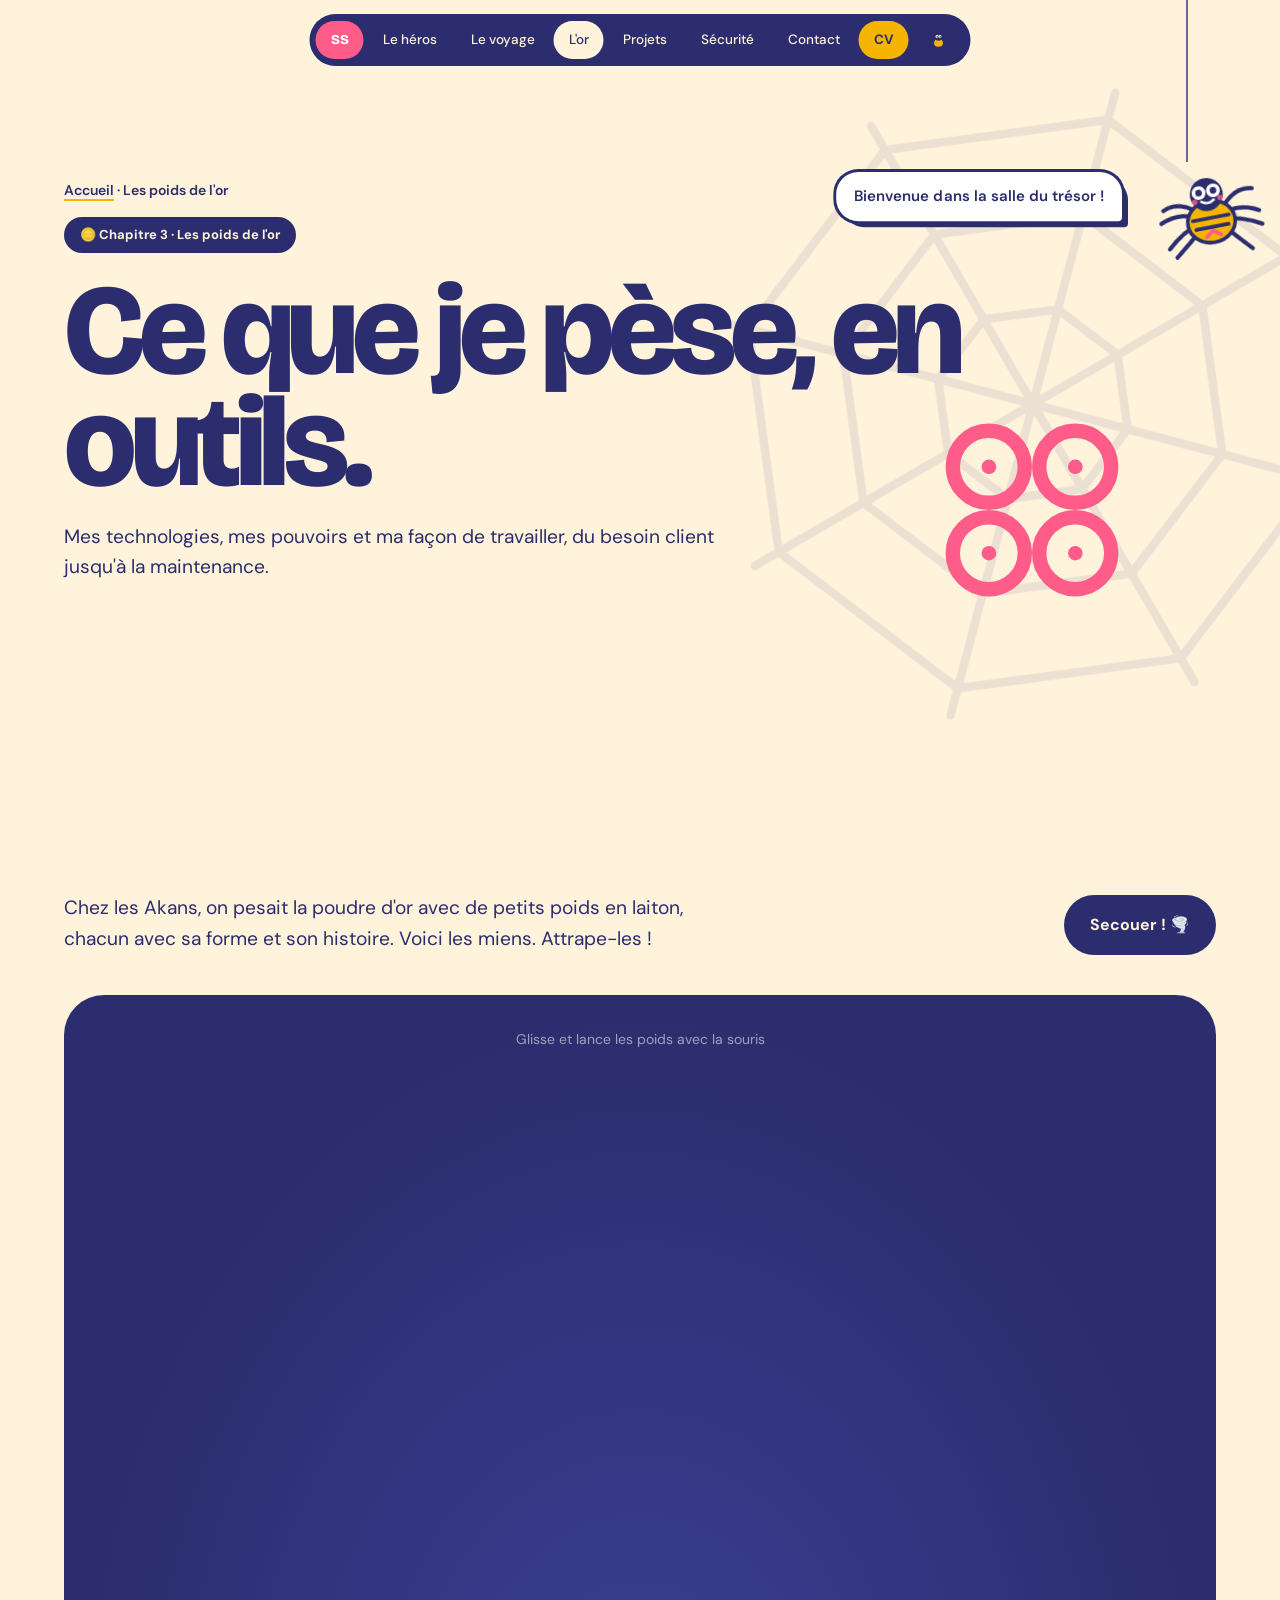
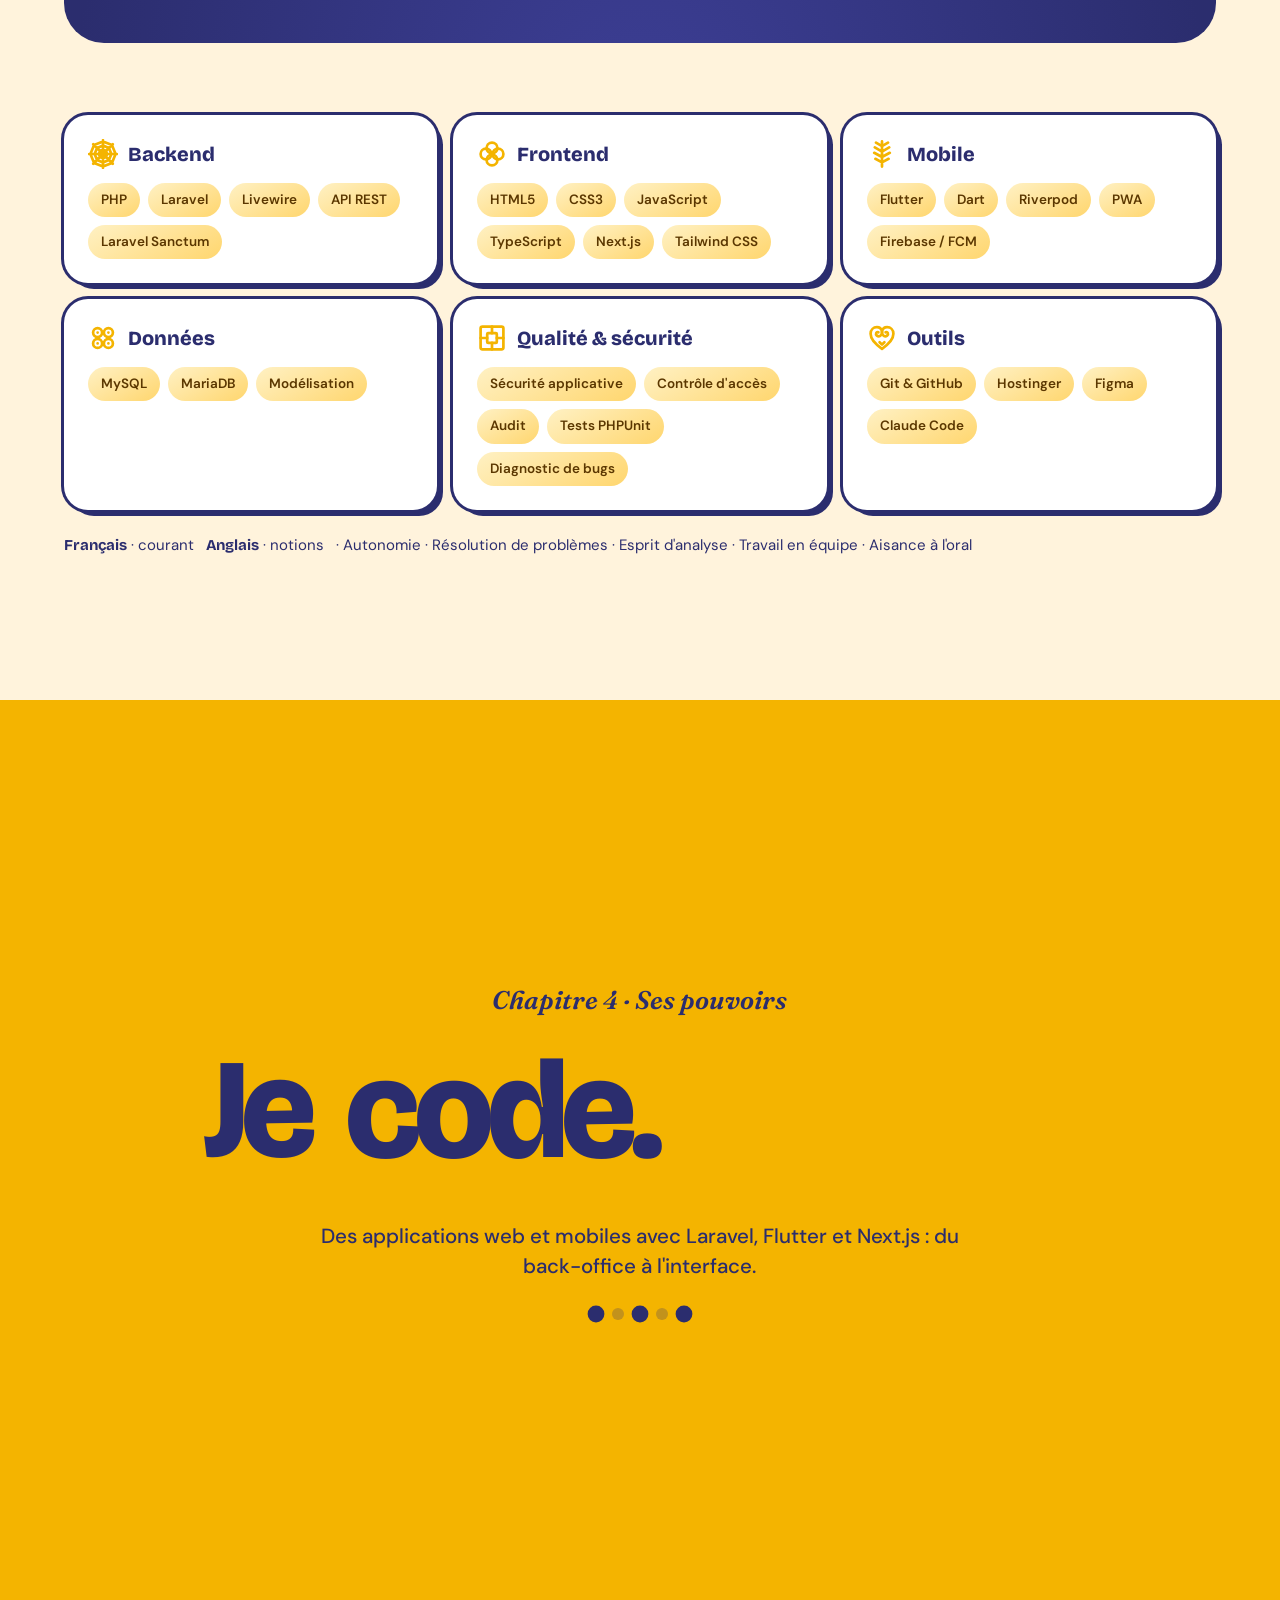
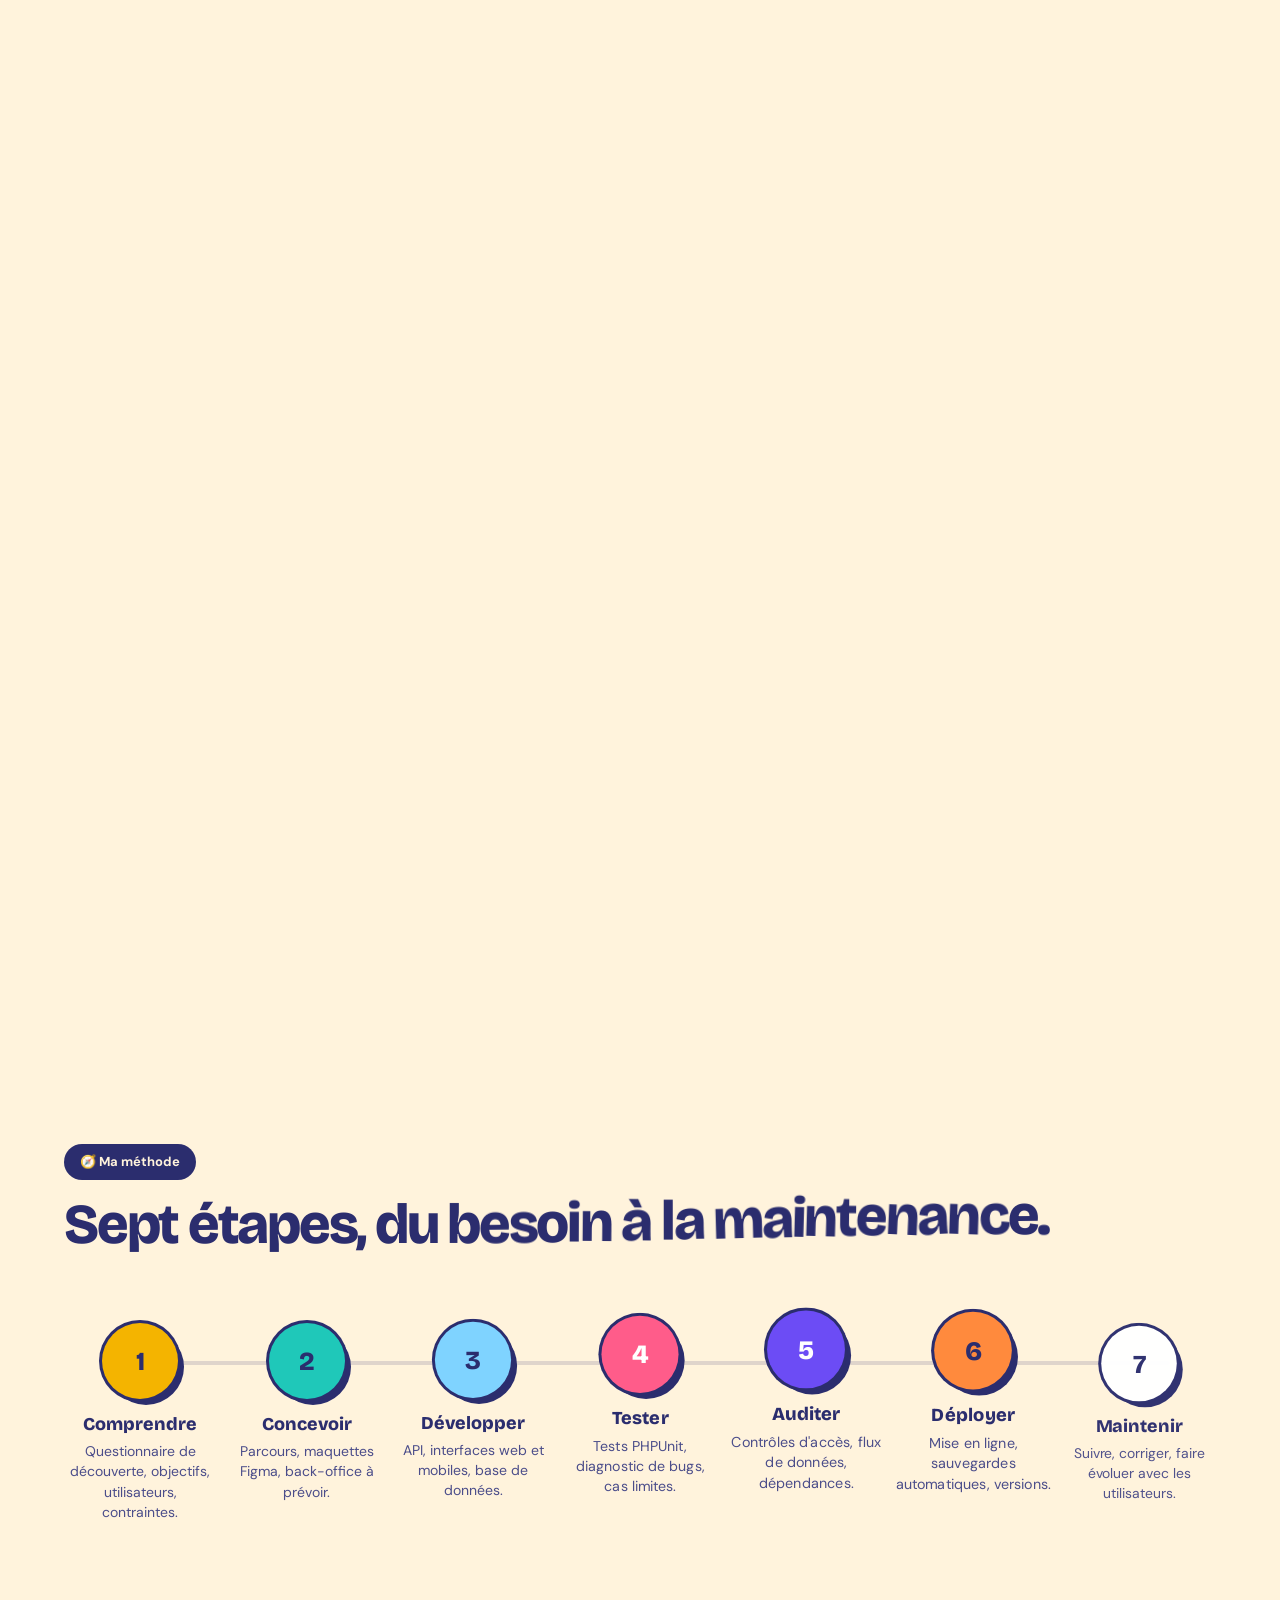
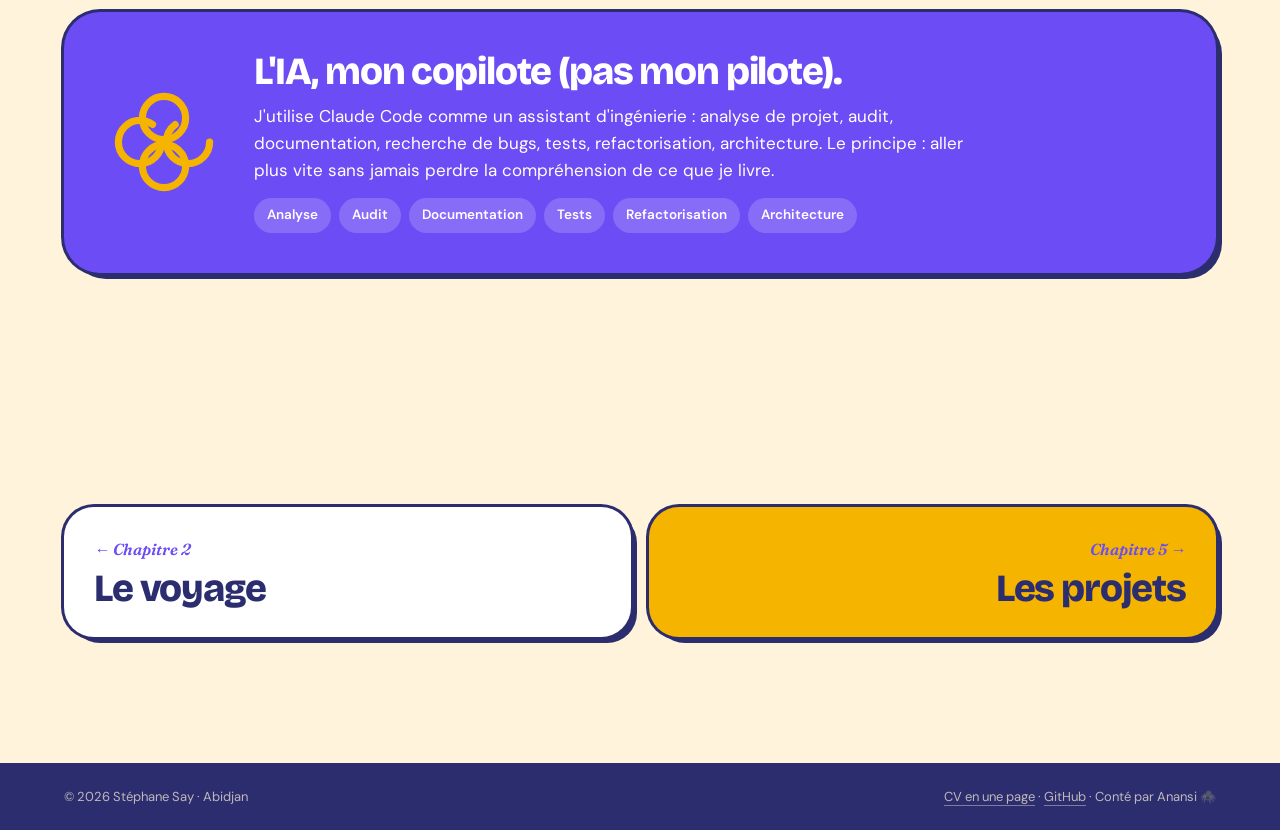
==== competences.html @ d908d25f "Portfolio motion design « Le conte d'Anansi » Site statique (HTML, CSS, JS, sans build) qui raconte " ====
<!doctype html>
<html lang="fr">
<head>
<meta charset="utf-8">
<meta name="viewport" content="width=device-width, initial-scale=1">
<title>Les poids de l'or — compétences de Stéphane Say</title>
<meta name="description" content="Compétences de Stéphane Say : Laravel, PHP, Livewire, Flutter, Dart, Next.js, TypeScript, MySQL, sécurité applicative, tests PHPUnit, Git, Figma, et sa méthode de travail.">
<meta name="author" content="Stéphane Say">
<meta name="theme-color" content="#2b2d6e">
<meta property="og:type" content="website">
<meta property="og:locale" content="fr_FR">
<meta property="og:title" content="Les poids de l'or — compétences de Stéphane Say">
<meta property="og:description" content="Compétences de Stéphane Say : Laravel, PHP, Livewire, Flutter, Dart, Next.js, TypeScript, MySQL, sécurité applicative, tests PHPUnit, Git, Figma, et sa méthode de travail.">
<meta property="og:image" content="assets/img/og.png">
<meta name="twitter:card" content="summary_large_image">
<link rel="icon" href="assets/img/favicon.svg" type="image/svg+xml">
<link rel="preconnect" href="https://fonts.googleapis.com">
<link rel="preconnect" href="https://fonts.gstatic.com" crossorigin>
<link href="https://fonts.googleapis.com/css2?family=Bricolage+Grotesque:opsz,wght@12..96,500..800&family=DM+Sans:wght@400;500;600;700&family=Fraunces:ital,opsz,wght@1,9..144,600&display=swap" rel="stylesheet">
<link rel="stylesheet" href="assets/css/main.css"><link rel="stylesheet" href="assets/css/main.css">
<noscript><style>.mascot,.pg-cursor,.curtain{display:none!important}.pill{position:relative;visibility:visible;display:inline-block;margin:6px}.pit{height:auto;display:flex;flex-wrap:wrap;padding:30px}.pcard{position:relative;visibility:visible;margin-bottom:20px}.pstage{min-height:0}</style></noscript>
</head>
<body>
<a class="skip" href="#contenu">Aller au contenu</a>
<svg width="0" height="0" style="position:absolute" aria-hidden="true"><filter id="goo"><feGaussianBlur in="SourceGraphic" stdDeviation="14" result="b"/><feColorMatrix in="b" mode="matrix" values="1 0 0 0 0  0 1 0 0 0  0 0 1 0 0  0 0 0 26 -10" result="g"/><feBlend in="SourceGraphic" in2="g"/></filter></svg>

<!-- Anansi, l'araignée : réutilisée dans l'intro, la mascotte, la frise et la toile -->
<template id="spiderTpl">
  <svg viewBox="0 0 120 120" aria-hidden="true">
    <g class="legs">
      <path d="M48 66 Q30 44 10 50"/><path d="M48 70 Q26 60 6 70"/><path d="M48 75 Q26 80 8 94"/><path d="M50 80 Q36 96 20 112"/>
      <path d="M72 66 Q90 44 110 50"/><path d="M72 70 Q94 60 114 70"/><path d="M72 75 Q94 80 112 94"/><path d="M70 80 Q84 96 100 112"/>
    </g>
    <ellipse cx="60" cy="76" rx="26" ry="23" fill="#f4b400" stroke="#2b2d6e" stroke-width="4"/>
    <path d="M40 72 H80 M42 82 H78" stroke="#2b2d6e" stroke-width="4" stroke-linecap="round"/>
    <path d="M52 92 l8 -6 l8 6" fill="none" stroke="#ff5c8a" stroke-width="4" stroke-linecap="round" stroke-linejoin="round"/>
    <circle cx="60" cy="46" r="18" fill="#2b2d6e"/>
    <circle cx="52" cy="43" r="7.5" fill="#fff"/><circle cx="68" cy="43" r="7.5" fill="#fff"/>
    <circle class="pupil" cx="52" cy="43" r="3.6" fill="#2b2d6e"/><circle class="pupil" cx="68" cy="43" r="3.6" fill="#2b2d6e"/>
    <path d="M53 53 Q60 58 67 53" fill="none" stroke="#fff" stroke-width="2.6" stroke-linecap="round"/>
    <circle cx="46" cy="52" r="3" fill="#ff5c8a" opacity=".8"/><circle cx="74" cy="52" r="3" fill="#ff5c8a" opacity=".8"/>
  </svg>
</template>

<div class="mascot" id="mascot" aria-hidden="true">
  <div class="thread"></div>
  <div class="body" id="mbody" title="Anansi"></div>
  <div class="say" id="say">Psst ! Moi c'est Anansi.</div>
</div>
<div class="toast" id="toast" role="status">Adresse copiée ✨</div>

<nav class="nav" aria-label="Navigation principale">
  <a class="logo" href="index.html" aria-label="Accueil">SS</a>
  <a href="heros.html">Le héros</a><a href="voyage.html">Le voyage</a><a href="competences.html">L'or</a><a href="projets.html">Projets</a><a href="securite.html">Sécurité</a><a href="contact.html">Contact</a><a class="cv-link" href="cv.html">CV</a>
  <button class="toggle-anansi" id="toggleAnansi" aria-pressed="true" title="Afficher ou masquer Anansi"><img src="assets/img/favicon.svg" alt="" width="22" height="22"><span class="sr-only">Anansi</span></button>
  <button class="burger" id="burger" aria-expanded="false" aria-controls="menu">Menu</button>
</nav>
<div class="menu" id="menu" aria-hidden="true">
  <a href="index.html"><small>Il était une fois</small>Accueil</a>
  <a href="heros.html"><small>Chapitre 1</small>Le héros</a>
  <a href="voyage.html"><small>Chapitre 2</small>Le voyage</a>
  <a href="competences.html"><small>Chapitre 3</small>Les poids de l'or</a>
  <a href="projets.html"><small>Chapitre 5</small>Les projets</a>
  <a href="securite.html"><small>Chapitre 6</small>Le bouclier</a>
  <a href="contact.html"><small>Fin</small>Contact</a>
  <a href="cv.html"><small>En une page</small>Mon CV</a>
  <button class="menu-anansi" id="menuAnansi">🕷️ Masquer Anansi</button>
</div>

<main id="contenu">
<section class="page-head" id="top" data-say="Bienvenue dans la salle du trésor !">
  <div class="page-web" aria-hidden="true"></div>
  <div class="page-glyph" data-adk="matemasie" aria-hidden="true"></div>
  <p class="crumbs"><a href="index.html">Accueil</a> · Les poids de l'or</p>
  <span class="chap">🪙 Chapitre 3 · Les poids de l'or</span>
  <h1 class="split">Ce que je pèse, en outils.</h1>
  <p class="lead">Mes technologies, mes pouvoirs et ma façon de travailler, du besoin client jusqu'à la maintenance.</p>
</section>

<section id="or" data-say="Ses poids en or ! Attrape-les, lance-les, secoue tout.">
  <div class="pit-head">
    <div>
      <p class="lead">Chez les Akans, on pesait la poudre d'or avec de petits poids en laiton, chacun avec sa forme et son histoire. Voici les miens. Attrape-les !</p>
    </div>
    <button class="btn" id="shake"><span>Secouer ! 🌪️</span></button>
  </div>
  <div class="pit" id="pit" aria-label="Zone de jeu : mes outils en poids d'or"><p class="hint">Glisse et lance les poids avec la souris</p></div>

  <div class="skills">
    <article class="skill"><h3><i data-adk="ananse"></i>Backend</h3><div class="tags"><span>PHP</span><span>Laravel</span><span>Livewire</span><span>API REST</span><span>Laravel Sanctum</span></div></article>
    <article class="skill"><h3><i data-adk="nyansapo"></i>Frontend</h3><div class="tags"><span>HTML5</span><span>CSS3</span><span>JavaScript</span><span>TypeScript</span><span>Next.js</span><span>Tailwind CSS</span></div></article>
    <article class="skill"><h3><i data-adk="aya"></i>Mobile</h3><div class="tags"><span>Flutter</span><span>Dart</span><span>Riverpod</span><span>PWA</span><span>Firebase / FCM</span></div></article>
    <article class="skill"><h3><i data-adk="matemasie"></i>Données</h3><div class="tags"><span>MySQL</span><span>MariaDB</span><span>Modélisation</span></div></article>
    <article class="skill"><h3><i data-adk="eban"></i>Qualité &amp; sécurité</h3><div class="tags"><span>Sécurité applicative</span><span>Contrôle d'accès</span><span>Audit</span><span>Tests PHPUnit</span><span>Diagnostic de bugs</span></div></article>
    <article class="skill"><h3><i data-adk="sankofa"></i>Outils</h3><div class="tags"><span>Git &amp; GitHub</span><span>Hostinger</span><span>Figma</span><span>Claude Code</span></div></article>
  </div>
  <div class="langs"><span><b>Français</b> · courant</span><span><b>Anglais</b> · notions</span><span>· Autonomie · Résolution de problèmes · Esprit d'analyse · Travail en équipe · Aisance à l'oral</span></div>
</section>

<section class="slot" id="pouvoirs" data-say="Ses pouvoirs… je suis un peu jaloux.">
  <div class="slot-in">
    <p class="tale" style="font-size:clamp(20px,2vw,28px);margin-bottom:18px">Chapitre 4 · Ses pouvoirs</p>
    <div class="slot-line" aria-hidden="true"><span>Je</span><div class="window"><div class="reel" id="reel"><span>code.</span><span>conçois.</span><span>sécurise.</span><span>entreprends.</span><span>raconte.</span></div></div></div>
    <p class="slot-desc" id="slotDesc" aria-hidden="true"></p>
    <div class="slot-dots" id="slotDots" aria-hidden="true"><i></i><i></i><i></i><i></i><i></i></div>
    <ul class="slot-list" id="slotList"></ul>
  </div>
</section>

<section id="methode" data-say="Sa méthode : d'abord comprendre, ensuite coder.">
  <span class="chap">🧭 Ma méthode</span>
  <h2 class="section-title split">Sept étapes, du besoin à la maintenance.</h2>
  <div class="steps">
    <div class="steps-line" aria-hidden="true"><i></i></div>
    <div class="step"><div class="n" style="background:var(--gold);color:var(--ink)">1</div><h3>Comprendre</h3><p>Questionnaire de découverte, objectifs, utilisateurs, contraintes.</p></div>
    <div class="step"><div class="n" style="background:var(--teal);color:var(--ink)">2</div><h3>Concevoir</h3><p>Parcours, maquettes Figma, back-office à prévoir.</p></div>
    <div class="step"><div class="n" style="background:var(--sky);color:var(--ink)">3</div><h3>Développer</h3><p>API, interfaces web et mobiles, base de données.</p></div>
    <div class="step"><div class="n" style="background:var(--pink);color:#fff">4</div><h3>Tester</h3><p>Tests PHPUnit, diagnostic de bugs, cas limites.</p></div>
    <div class="step"><div class="n" style="background:var(--violet);color:#fff">5</div><h3>Auditer</h3><p>Contrôles d'accès, flux de données, dépendances.</p></div>
    <div class="step"><div class="n" style="background:var(--orange);color:var(--ink)">6</div><h3>Déployer</h3><p>Mise en ligne, sauvegardes automatiques, versions.</p></div>
    <div class="step"><div class="n" style="background:#fff;color:var(--ink)">7</div><h3>Maintenir</h3><p>Suivre, corriger, faire évoluer avec les utilisateurs.</p></div>
  </div>
  <div class="ia-card">
    <div class="ico" data-adk="nyansapo" data-sw="6" aria-hidden="true"></div>
    <div><h3>L'IA, mon copilote (pas mon pilote).</h3>
      <p>J'utilise Claude Code comme un assistant d'ingénierie : analyse de projet, audit, documentation, recherche de bugs, tests, refactorisation, architecture. Le principe : aller plus vite sans jamais perdre la compréhension de ce que je livre.</p>
      <div class="tags"><span>Analyse</span><span>Audit</span><span>Documentation</span><span>Tests</span><span>Refactorisation</span><span>Architecture</span></div></div>
  </div>
</section>
<nav class="pager" aria-label="Chapitres"><a class="prev" href="voyage.html"><small>← Chapitre 2</small><b>Le voyage</b></a><a class="next" href="projets.html"><small>Chapitre 5 →</small><b>Les projets</b></a></nav>
</main>

<footer>
  <span>© 2026 Stéphane Say · Abidjan</span>
  <span><a href="cv.html">CV en une page</a> · <a href="https://github.com/menofgucci200-tech" target="_blank" rel="noopener">GitHub</a> · Conté par Anansi 🕷️</span>
</footer>

<script src="assets/vendor/gsap.min.js"></script>
<script src="assets/vendor/ScrollTrigger.min.js"></script>
<script src="assets/vendor/matter.min.js"></script>
<script src="assets/vendor/lenis.min.js"></script>
<script src="assets/js/core.js"></script>
<script src="assets/js/main.js"></script>
</body>
</html>
---- assets/css/main.css ----
/* =========================================================
   Stéphane Say — Portfolio « Le conte d'Anansi »
   ========================================================= */
:root{
  --bg:#fff3dc; --bg-2:#ffe9c2; --ink:#2b2d6e; --ink-2:#4b4d8a; --white:#fff;
  --pink:#ff5c8a; --gold:#f4b400; --teal:#1fc8b9; --violet:#6c4cf5; --orange:#ff8a3d; --sky:#7fd3ff;
  --display:"Bricolage Grotesque",system-ui,sans-serif; --sans:"DM Sans",system-ui,sans-serif; --tale:"Fraunces",Georgia,serif;
  --radius:28px; --shadow:0 0 0 3px var(--ink),6px 6px 0 var(--ink);
}
*{box-sizing:border-box;margin:0;padding:0}
html{background:var(--bg);scroll-behavior:auto}
body{background:var(--bg);color:var(--ink);font-family:var(--sans);overflow-x:hidden;-webkit-font-smoothing:antialiased;line-height:1.5}
body.locked{overflow:hidden;height:100svh}
main{overflow-x:clip}
img{max-width:100%;height:auto;display:block}
a{color:inherit;text-decoration:none}
button{font:inherit;cursor:pointer;border:0;background:none;color:inherit}
::selection{background:var(--pink);color:#fff}
:focus-visible{outline:3px solid var(--violet);outline-offset:3px;border-radius:8px}
.skip{position:fixed;left:16px;top:-80px;z-index:200;background:var(--ink);color:var(--bg);padding:12px 18px;border-radius:99px;font-weight:700}
.skip:focus{top:16px}
[hidden]{display:none!important}
.sr-only{position:absolute;width:1px;height:1px;overflow:hidden;clip:rect(0 0 0 0);white-space:nowrap}
.tale{font-family:var(--tale);font-style:italic;font-weight:600}
.ch{display:inline-block;will-change:transform}

/* ---------- INTRO ---------- */
#night{position:fixed;inset:0;z-index:150;background:var(--ink);display:grid;place-items:center;overflow:hidden}
#night .bigweb{position:absolute;width:min(90vmin,760px);aspect-ratio:1;color:var(--gold)}
#night .once{position:relative;z-index:2;color:var(--bg);font-size:clamp(34px,6vw,84px);text-align:center;margin-top:44vh}
#night .ispider{position:absolute;left:50%;top:0;width:170px;margin-left:-85px;z-index:3}
#night .ithread{position:absolute;left:50%;top:0;width:2px;margin-left:-1px;background:var(--bg);height:0;z-index:2}
#night .skip-intro{position:absolute;right:24px;bottom:24px;z-index:4;color:var(--bg);border:2px solid rgba(255,243,220,.5);padding:10px 18px;border-radius:99px;font-weight:600;font-size:14px}
#night .skip-intro:hover{background:var(--bg);color:var(--ink)}

/* ---------- MASCOTTE ---------- */
.mascot{position:fixed;right:3vw;top:0;z-index:70;pointer-events:none;width:110px}
.mascot .thread{position:absolute;left:50%;top:0;width:2px;margin-left:-1px;background:var(--ink);opacity:.7;height:var(--h,24vh)}
.mascot .body{position:absolute;left:0;top:var(--h,24vh);width:110px;transform-origin:50% -60px;pointer-events:auto;cursor:pointer}
.mascot svg{width:100%;display:block;overflow:visible}
.say{position:absolute;right:120px;top:calc(var(--h,24vh) + 10px);width:max-content;max-width:min(300px,60vw);background:#fff;color:var(--ink);padding:14px 18px;border-radius:22px 22px 4px 22px;font-weight:600;font-size:15px;line-height:1.4;box-shadow:var(--shadow)}
.legs path{fill:none;stroke:var(--ink);stroke-width:4.5;stroke-linecap:round}
html.no-anansi .mascot{display:none}
.mascot.on-dark .legs path{stroke:var(--bg)}
.mascot.on-dark .thread{background:var(--bg)}

/* ---------- CURSEUR ---------- */
.pg-cursor{position:fixed;left:0;top:0;width:22px;height:22px;margin:-11px;border-radius:50%;background:var(--pink);z-index:99;pointer-events:none;opacity:0;mix-blend-mode:multiply}
@media (hover:none){.pg-cursor{display:none}}

/* ---------- NAVIGATION ---------- */
.nav{position:fixed;top:14px;left:50%;transform:translateX(-50%);z-index:80;display:flex;gap:4px;padding:6px;background:var(--ink);border-radius:99px;align-items:center}
.nav a,.nav button{padding:9px 15px;border-radius:99px;color:var(--bg);font-size:13.5px;font-weight:500;transition:background .25s,color .25s;white-space:nowrap}
.nav a:hover,.nav button:hover{background:var(--gold);color:var(--ink)}
.nav a.logo{background:var(--pink);color:#fff;font-family:var(--display);font-weight:800}
.nav .toggle-anansi[aria-pressed="false"]{opacity:.55}
.nav .toggle-anansi{display:inline-flex;align-items:center}
.nav .toggle-anansi img{max-width:none;width:22px;height:22px;display:block}
.burger{display:none}
.menu{position:fixed;inset:0;z-index:79;background:var(--ink);color:var(--bg);display:flex;flex-direction:column;justify-content:center;padding:0 8vw;gap:6px;visibility:hidden;clip-path:circle(0% at 50% 34px)}
.menu a{font-family:var(--display);font-weight:800;font-size:clamp(34px,9vw,60px);letter-spacing:-.03em;line-height:1.15}
.menu a small{font-family:var(--tale);font-style:italic;font-weight:600;font-size:15px;color:var(--gold);display:block;letter-spacing:0}
html.menu-open .menu{visibility:visible}
.menu-anansi{align-self:flex-start;margin-top:26px;padding:12px 18px;border-radius:99px;box-shadow:inset 0 0 0 2px var(--gold);color:var(--gold);font-weight:700}

/* ---------- ÉLÉMENTS COMMUNS ---------- */
section{position:relative;padding:16vh 5vw}
.chap{display:inline-flex;align-items:center;gap:8px;padding:8px 16px;border-radius:99px;font-weight:700;font-size:13px;background:var(--ink);color:var(--bg)}
.h2{font-family:var(--display);font-weight:800;font-size:clamp(42px,7vw,116px);line-height:.92;letter-spacing:-.04em;margin-top:22px}
.h2.sm{font-size:clamp(38px,5.4vw,90px)}
.lead{font-size:clamp(17px,1.5vw,21px);line-height:1.6;max-width:52ch;margin-top:22px}
.btn{display:inline-flex;align-items:center;gap:10px;padding:18px 26px;border-radius:99px;font-weight:700;font-size:16px;background:var(--ink);color:var(--bg);position:relative;overflow:hidden}
.btn::before{content:"";position:absolute;inset:0;background:var(--pink);border-radius:inherit;transform:translateY(101%);transition:transform .45s cubic-bezier(.5,1.6,.4,1)}
.btn:hover::before{transform:translateY(0)}
.btn span{position:relative}
.btn.ghost{background:transparent;color:var(--ink);box-shadow:inset 0 0 0 2px var(--ink)}
.btn.ghost::before{background:var(--gold)}
.btn.small{padding:12px 18px;font-size:14px}
.blobs{position:absolute;inset:0;filter:url(#goo);pointer-events:none;z-index:0}

/* ---------- HERO ---------- */
.hero{min-height:100svh;padding-top:18vh;overflow:hidden}
.hero-in{position:relative;z-index:2}
.dispo{display:inline-flex;align-items:center;gap:10px;background:#fff;box-shadow:var(--shadow);padding:8px 16px;border-radius:99px;font-weight:600;font-size:14px;margin-bottom:26px}
.dispo i{width:10px;height:10px;border-radius:50%;background:var(--teal);box-shadow:0 0 0 4px rgba(31,200,185,.25);animation:pulse 1.6s infinite}
@keyframes pulse{50%{box-shadow:0 0 0 8px rgba(31,200,185,0)}}
.once-upon{font-size:clamp(22px,2.6vw,36px);color:var(--violet)}
.name{font-family:var(--display);font-weight:800;font-size:clamp(76px,17vw,290px);line-height:.85;letter-spacing:-.055em;margin:10px 0 26px;cursor:default}
.tagline{font-size:clamp(18px,1.8vw,26px);max-width:34ch;line-height:1.35;font-weight:500}
.tagline mark{background:var(--gold);padding:0 .2em;border-radius:6px;color:inherit}
.hero-row{display:flex;gap:14px;margin-top:34px;flex-wrap:wrap}
.corner-web{position:absolute;width:min(34vw,420px);aspect-ratio:1;color:var(--ink);opacity:.14;z-index:0;pointer-events:none}
.scroll-ball{position:absolute;right:16vw;bottom:8vh;width:110px;height:110px;border-radius:50%;background:var(--violet);color:#fff;display:grid;place-items:center;font-weight:700;font-size:13px;text-align:center;line-height:1.2;z-index:2}

/* ---------- LE HÉROS ---------- */
.about{display:grid;grid-template-columns:.9fr 1.1fr;gap:6vw;align-items:center}
.board{position:relative;aspect-ratio:1;max-width:560px}
.polaroid{position:absolute;left:14%;top:8%;width:62%;background:#fff;padding:14px 14px 56px;box-shadow:0 30px 60px rgba(0,0,0,.18);transform:rotate(-5deg)}
.polaroid img{width:100%;aspect-ratio:4/5;object-fit:cover;object-position:50% 18%}
/* emplacement en attendant une vraie photo */
.portrait-ph{position:relative;width:100%;aspect-ratio:4/5;overflow:hidden;display:grid;place-items:center;background:radial-gradient(circle at 50% 40%,#ffd76a,var(--gold) 60%,#e09a00)}
.portrait-ph .ph-web{position:absolute;inset:-10%;color:var(--ink);opacity:.22}
.portrait-ph span{position:relative;font-family:var(--display);font-weight:800;font-size:clamp(70px,9vw,140px);letter-spacing:-.06em;color:var(--ink)}
.polaroid b{position:absolute;left:0;right:0;bottom:16px;text-align:center;font-family:var(--display);font-size:20px;color:#222}
.tape{position:absolute;top:-16px;left:50%;width:120px;height:32px;margin-left:-60px;transform:rotate(3deg);overflow:hidden}
.tape svg{width:100%;height:100%;display:block}
.sticker{position:absolute;padding:12px 18px;border-radius:99px;font-weight:700;font-size:15px;white-space:nowrap;box-shadow:0 10px 20px rgba(0,0,0,.15);cursor:default;color:var(--ink)}
.sticker.big{width:120px;height:120px;border-radius:50%;display:grid;place-items:center;text-align:center;font-family:var(--display);font-size:18px;line-height:1.05;padding:0}
.about-text p{font-size:clamp(17px,1.4vw,21px);line-height:1.6;margin-top:22px;max-width:46ch}
.about-text p b{background:linear-gradient(transparent 60%,var(--teal) 60%)}
.forces{display:grid;grid-template-columns:repeat(3,1fr);gap:16px;margin-top:10vh}
.force{background:#fff;border-radius:24px;padding:24px;box-shadow:var(--shadow)}
.force .ic{width:52px;height:52px;border-radius:16px;display:grid;place-items:center;font-size:26px;margin-bottom:14px}
.force h3{font-family:var(--display);font-weight:800;font-size:22px;letter-spacing:-.02em}
.force p{font-size:15px;line-height:1.55;margin-top:8px;color:var(--ink-2)}

/* ---------- LE VOYAGE ---------- */
#voyage{padding:0;overflow:hidden;background:var(--bg-2)}
.vhead{position:absolute;left:5vw;top:13vh;z-index:3;max-width:40vw}
.vtrack{display:flex;align-items:flex-end;gap:3vw;height:100svh;padding:0 6vw 10vh 46vw;width:max-content;position:relative}
.vthread{position:absolute;left:0;top:0;height:100%;width:100%;overflow:visible;pointer-events:none}
.vthread path{fill:none;stroke:var(--ink);stroke-width:2.5;stroke-dasharray:2 10;stroke-linecap:round}
.vthread .done{stroke-dasharray:none;stroke:var(--pink);stroke-width:4}
.walker{position:absolute;left:0;top:0;width:76px;margin:-64px 0 0 -38px;z-index:4}
.vcard{width:min(30vw,380px);flex-shrink:0;background:#fff;border-radius:var(--radius);padding:26px;box-shadow:var(--shadow);position:relative;margin-bottom:var(--mb,0px)}
.vcard .when{display:inline-block;font-family:var(--display);font-weight:800;font-size:14px;padding:6px 12px;border-radius:99px;color:#fff}
.vcard h3{font-family:var(--display);font-weight:800;font-size:clamp(24px,2.2vw,34px);letter-spacing:-.03em;line-height:1.02;margin:12px 0 8px}
.vcard p{font-size:15.5px;line-height:1.55;color:var(--ink-2)}
.vcard .pin{position:absolute;left:50%;top:-14px;width:22px;height:22px;margin-left:-11px;border-radius:50%;box-shadow:0 0 0 3px var(--ink)}
.vcard.future{background:var(--ink);color:var(--bg)}
.vcard.future p{color:rgba(255,243,220,.8)}

/* ---------- LES POIDS DE L'OR ---------- */
.pit-head{display:flex;justify-content:space-between;align-items:flex-end;gap:20px;flex-wrap:wrap}
.pit{position:relative;height:72svh;min-height:460px;border-radius:40px;margin-top:40px;overflow:hidden;touch-action:pan-y;background:radial-gradient(ellipse at 50% 120%,#3d3f96,var(--ink) 70%)}
.pit .hint{position:absolute;left:0;right:0;top:34px;text-align:center;color:rgba(255,255,255,.55);font-size:14px;pointer-events:none;z-index:1}
.pill{position:absolute;left:0;top:0;padding:16px 26px;font-family:var(--display);font-weight:800;font-size:clamp(16px,1.8vw,26px);white-space:nowrap;user-select:none;cursor:grab;will-change:transform;visibility:hidden}
.pill:active{cursor:grabbing}
.pill.gw{border-radius:12px;background:linear-gradient(150deg,#ffe9a3 0%,#f4b400 38%,#b97a00 100%);color:#5b3700;text-shadow:0 1px 0 rgba(255,240,190,.8);box-shadow:inset 0 0 0 3px rgba(91,55,0,.35),inset 0 0 0 7px rgba(255,233,163,.5),0 8px 0 rgba(0,0,0,.25)}
.pill.gw.alt{background:linear-gradient(150deg,#ffd27a,#e08a1e 50%,#8a4f00)}
.pill.round{width:84px;height:84px;padding:14px;display:grid;place-items:center;border-radius:50%}
.pill.round svg{width:100%;height:100%}
.skills{display:grid;grid-template-columns:repeat(3,1fr);gap:16px;margin-top:8vh}
.skill{background:#fff;border-radius:24px;padding:24px;box-shadow:var(--shadow)}
.skill h3{font-family:var(--display);font-weight:800;font-size:20px;display:flex;align-items:center;gap:10px}
.skill h3 i{width:30px;height:30px;color:var(--gold)}
.tags{display:flex;flex-wrap:wrap;gap:8px;margin-top:14px}
.tags span{padding:7px 13px;border-radius:99px;font-size:13.5px;font-weight:600;background:var(--bg-2)}
.skill .tags span{background:linear-gradient(150deg,#fff1c4,#ffd66e);color:#5b3700}
.langs{display:flex;gap:12px;flex-wrap:wrap;margin-top:24px;font-size:15px}
.langs b{font-family:var(--display)}

/* ---------- POUVOIRS (machine à sous) ---------- */
.slot{height:100svh;padding:0;display:grid;place-items:center;overflow:hidden}
.slot-in{text-align:center;position:relative;z-index:2;padding:0 4vw}
.slot-line{display:flex;align-items:center;justify-content:center;gap:.25em;font-family:var(--display);font-weight:800;font-size:clamp(56px,11vw,200px);letter-spacing:-.05em;line-height:1}
.window{height:1.05em;overflow:hidden;position:relative}
.reel{display:flex;flex-direction:column}
.reel span{height:1.05em;display:flex;align-items:center}
.slot-desc{margin-top:36px;font-size:clamp(17px,1.6vw,22px);min-height:3em;max-width:46ch;margin-inline:auto;line-height:1.5;font-weight:500}
.slot-dots{display:flex;gap:10px;justify-content:center;margin-top:26px}
.slot-dots i{width:12px;height:12px;border-radius:50%;background:currentColor;opacity:.25;transition:opacity .3s,transform .3s}
.slot-dots i.on{opacity:1;transform:scale(1.4)}
.slot-list{display:none}

/* ---------- LA TOILE (projets) ---------- */
#toile{min-height:100svh;display:grid;grid-template-columns:1.1fr .9fr;gap:3vw;align-items:center;padding-top:14vh}
.webwrap{position:relative;aspect-ratio:1;width:min(100%,62svh);margin:2vh auto 0}
.webwrap svg{position:absolute;inset:0;width:100%;height:100%;overflow:visible}
.webwrap svg path{fill:none;stroke:var(--ink);stroke-width:1.6;stroke-linecap:round}
.node{position:absolute;width:clamp(72px,8vw,110px);aspect-ratio:1;margin:calc(clamp(72px,8vw,110px)/-2);border-radius:50%;display:grid;place-items:center;text-align:center;font-family:var(--display);font-weight:800;font-size:clamp(12px,1vw,15px);line-height:1.05;color:var(--ink);box-shadow:var(--shadow);z-index:2;padding:6px}
.node[aria-pressed="true"]{outline:4px dashed var(--ink);outline-offset:8px}
.webhub{position:absolute;left:50%;top:50%;width:46px;height:46px;margin:-23px;z-index:2}
.pstage{position:relative;min-height:660px}
.pcard{position:absolute;inset:0;border-radius:40px;padding:30px;display:flex;flex-direction:column;gap:18px;color:var(--ink);overflow:hidden;visibility:hidden}
.pcard.on{visibility:visible}
.pcard small{font-weight:700;font-size:13px;letter-spacing:.06em;text-transform:uppercase}
.pcard h3{font-family:var(--display);font-weight:800;font-size:clamp(40px,4.2vw,70px);line-height:.9;letter-spacing:-.05em;margin:10px 0 12px}
.pcard p{font-size:16.5px;line-height:1.55;max-width:44ch}
.pcard .tags span{background:rgba(0,0,0,.1)}
.pcard .actions{display:flex;gap:10px;flex-wrap:wrap;margin-top:16px}
.scene{position:relative;border-radius:28px;overflow:hidden;display:grid;place-items:center;flex:1;min-height:220px}
.machine{width:40%;max-width:220px;aspect-ratio:4/5;background:#fff;border-radius:24px;position:relative;box-shadow:0 20px 40px rgba(0,0,0,.12)}
.machine .panel{height:20%;border-bottom:3px solid #1b1b1b;display:flex;align-items:center;gap:8px;padding:0 14px}
.machine .panel i{width:13px;height:13px;border-radius:50%;background:var(--pink)}
.machine .panel i:nth-child(2){background:var(--teal)}
.machine .panel em{margin-left:auto;font-style:normal;font-family:var(--display);font-weight:800;font-size:11px}
.door{position:absolute;left:50%;top:58%;width:68%;aspect-ratio:1;transform:translate(-50%,-50%);border-radius:50%;border:10px solid #1b1b1b;background:#bfe9ff;overflow:hidden}
.drum{position:absolute;inset:0;animation:spin 2.2s linear infinite}
.drum b{position:absolute;width:42%;height:30%;border-radius:40%}
.suds{position:absolute;bottom:0;border-radius:50%;border:2px solid rgba(255,255,255,.9);background:rgba(255,255,255,.3)}
.ticket{position:absolute;right:8%;top:12%;background:#1b1b1b;color:var(--gold);font-family:var(--display);font-weight:800;padding:10px 14px;border-radius:12px;font-size:14px;transform:rotate(8deg)}
@keyframes spin{to{transform:rotate(360deg)}}
.sky{position:absolute;inset:0;background:linear-gradient(#7fd8ff,#ffe3b3)}
.sun{position:absolute;left:50%;top:60%;width:80px;height:80px;margin-left:-40px;border-radius:50%;background:#ffd23f;box-shadow:0 0 0 16px rgba(255,210,63,.35)}
.house{position:absolute;left:50%;bottom:16%;width:46%;transform:translateX(-50%)}
.roof{height:0;padding-bottom:42%;clip-path:polygon(50% 0,100% 100%,0 100%);background:var(--pink)}
.walls{height:90px;background:#fff;position:relative;border-radius:0 0 10px 10px}
.walls .doorh{position:absolute;left:50%;bottom:0;width:22%;height:62%;margin-left:-11%;background:var(--violet);border-radius:40px 40px 0 0}
.walls .win{position:absolute;top:22%;width:18%;height:34%;background:#7fd8ff;border-radius:6px}
.ground{position:absolute;left:0;right:0;bottom:0;height:16%;background:var(--teal)}
.cal{position:absolute;right:6%;top:8%;background:#fff;border-radius:14px;padding:8px;display:grid;grid-template-columns:repeat(4,16px);gap:4px;box-shadow:0 10px 20px rgba(0,0,0,.1)}
.cal i{width:16px;height:16px;border-radius:4px;background:#eee}
.paid{position:absolute;left:6%;top:10%;background:#1b1b1b;color:var(--teal);font-weight:800;font-family:var(--display);padding:8px 12px;border-radius:12px;font-size:13px}
.cardwrap{perspective:900px}
.mcard{width:min(260px,60vw);aspect-ratio:1.6;position:relative;transform-style:preserve-3d}
.mface{position:absolute;inset:0;border-radius:18px;backface-visibility:hidden;padding:18px;color:#fff;display:flex;flex-direction:column;justify-content:space-between;overflow:hidden;background:linear-gradient(135deg,var(--pink),var(--orange))}
.mface.back{background:#fff;color:#1b1b1b;transform:rotateY(180deg);flex-direction:row;align-items:center;gap:14px}
.mface b{font-family:var(--display);font-size:20px}
.qr{width:84px;height:84px;display:grid;grid-template-columns:repeat(8,1fr);gap:2px}
.qr i{background:#1b1b1b;border-radius:2px}
.qr i.o{background:transparent}

/* ---------- LE BOUCLIER (sécurité) ---------- */
#bouclier{background:var(--ink);color:var(--bg);border-radius:60px;margin:0 2vw}
#bouclier .chap{background:var(--gold);color:var(--ink)}
.shield-grid{display:grid;grid-template-columns:.9fr 1.1fr;gap:5vw;align-items:center;margin-top:8vh}
.eban-wrap{display:flex;gap:24px;align-items:center}
.eban{width:min(16vw,170px);aspect-ratio:1;color:var(--gold);flex-shrink:0}
.eban-wrap p{font-size:16px;line-height:1.55;color:rgba(255,243,220,.85)}
.eban-wrap b{font-family:var(--display);color:var(--gold);font-size:20px;display:block}
.method{display:flex;flex-wrap:wrap;gap:10px;margin-top:34px;align-items:center}
.method span{padding:12px 18px;border-radius:99px;font-family:var(--display);font-weight:800;font-size:17px;color:var(--ink)}
.method em{font-style:normal;font-size:22px;color:var(--gold)}
.shield-list{list-style:none;margin-top:30px;display:grid;gap:12px}
.shield-list li{display:flex;gap:12px;font-size:16px;line-height:1.5;color:rgba(255,243,220,.88)}
.shield-list li::before{content:"✓";flex-shrink:0;width:26px;height:26px;border-radius:50%;background:var(--teal);color:var(--ink);display:grid;place-items:center;font-weight:800;font-size:14px}
.codecard{background:#fff;color:var(--ink);border-radius:26px;overflow:hidden;box-shadow:0 0 0 3px var(--gold),8px 8px 0 var(--gold);font-family:ui-monospace,SFMono-Regular,Menlo,monospace;font-size:clamp(12px,1.05vw,15px);position:relative}
.codecard .top{display:flex;gap:8px;align-items:center;padding:14px 18px;border-bottom:2px solid #eee;font-family:var(--sans);font-weight:600;font-size:13px}
.codecard .top i{width:12px;height:12px;border-radius:50%;background:#e5e5ef}
.codecard .top i:nth-child(1){background:var(--pink)}.codecard .top i:nth-child(2){background:var(--gold)}.codecard .top i:nth-child(3){background:var(--teal)}
.codecard .top span{margin-left:10px}
.code{padding:18px 0;line-height:2;position:relative}
.code div{padding:0 18px;white-space:pre;position:relative}
.code .ln{color:#b5b6d0;display:inline-block;width:2.4em}
.k{color:#8a4cf5}.f{color:#0f8fd6}.v{color:#e0631d}.c{color:#9a9bb8}
.code .bad{background:rgba(255,92,138,.16)}
.code .good{background:rgba(31,200,185,.18)}
.flag{position:absolute;right:14px;top:50%;transform:translateY(-50%);font-family:var(--sans);font-weight:800;font-size:11px;padding:4px 10px;border-radius:99px;opacity:0}
.flag.r{background:var(--pink);color:#fff}.flag.g{background:var(--teal);color:var(--ink)}
.sweep{position:absolute;left:0;right:0;height:40px;top:0;background:linear-gradient(transparent,rgba(108,76,245,.22));border-bottom:2px solid var(--violet);opacity:0;pointer-events:none}
.code-note{font-family:var(--sans);font-size:14px;padding:14px 18px;border-top:2px solid #eee;min-height:50px}

/* ---------- HORS ÉCRAN ---------- */
.flips{display:grid;grid-template-columns:repeat(4,1fr);gap:20px;margin-top:60px}
.flip{aspect-ratio:3/4;position:relative;cursor:pointer;perspective:1000px;border-radius:30px}
.fi{position:absolute;inset:0;transform-style:preserve-3d;transition:transform .8s cubic-bezier(.4,1.6,.5,1)}
.flip:hover .fi,.flip.on .fi{transform:rotateY(180deg)}
.fi > div{position:absolute;inset:0;border-radius:30px;backface-visibility:hidden;padding:26px;display:flex;flex-direction:column;justify-content:space-between;overflow:hidden}
.flip .f em{font-style:normal;font-size:clamp(60px,6vw,96px);line-height:1}
.flip .f h3{font-family:var(--display);font-weight:800;font-size:clamp(26px,2.4vw,38px);letter-spacing:-.03em}
.flip .bk{transform:rotateY(180deg);background:var(--ink);color:var(--bg);font-size:16px;line-height:1.55;justify-content:center}
.engage{list-style:none;display:grid;grid-template-columns:repeat(2,1fr);gap:12px 30px;margin-top:8vh;max-width:1100px}
.engage li{display:flex;gap:14px;font-size:16.5px;line-height:1.5;padding:14px 0;border-bottom:2px dashed rgba(43,45,110,.2)}
.engage li span{font-size:22px}

/* ---------- LA SUITE (vision) ---------- */
.quests{display:grid;grid-template-columns:repeat(3,1fr);gap:18px;margin-top:8vh}
.quest{border-radius:30px;padding:28px;box-shadow:var(--shadow);position:relative;overflow:hidden}
.quest .tag{display:inline-block;font-weight:700;font-size:12px;letter-spacing:.06em;text-transform:uppercase;background:rgba(255,255,255,.6);padding:6px 12px;border-radius:99px}
.quest h3{font-family:var(--display);font-weight:800;font-size:clamp(26px,2.4vw,36px);letter-spacing:-.03em;line-height:1;margin:16px 0 10px}
.quest p{font-size:15.5px;line-height:1.55}
.quest .bar{height:12px;border-radius:99px;background:rgba(43,45,110,.15);margin-top:22px;overflow:hidden;position:relative}
.quest .bar i{position:absolute;top:0;bottom:0;left:-40%;width:40%;border-radius:99px;background:var(--ink)}
.quest .bar-label{font-size:13px;font-weight:700;margin-top:8px}

/* ---------- CONTACT ---------- */
.contact{min-height:100svh;display:flex;flex-direction:column;align-items:center;justify-content:center;text-align:center;background:var(--ink);color:var(--bg);border-radius:60px 60px 0 0;overflow:hidden}
.contact .tale{color:var(--gold);font-size:clamp(20px,2.2vw,30px);position:relative}
.contact .h2{font-size:clamp(54px,10vw,170px);position:relative}
.contact .row{display:flex;gap:14px;flex-wrap:wrap;justify-content:center;margin-top:50px;position:relative;z-index:2}
.contact .btn{background:var(--gold);color:var(--ink);font-size:clamp(16px,1.6vw,22px);padding:22px 34px}
.contact .btn::before{background:#fff}
.contact .btn.ghost{background:transparent;color:var(--bg);box-shadow:inset 0 0 0 2px var(--bg)}
.contact .btn.ghost::before{background:var(--pink)}
.contact-list{display:flex;gap:28px;flex-wrap:wrap;justify-content:center;margin-top:34px;font-size:15px;position:relative;z-index:2}
.contact-list a{border-bottom:2px solid var(--gold)}
.contact .cweb{position:absolute;width:min(70vw,800px);aspect-ratio:1;color:var(--gold);opacity:.18;left:50%;top:50%;transform:translate(-50%,-50%)}
.contact .stars i{position:absolute;width:4px;height:4px;border-radius:50%;background:var(--gold)}
.toast{position:fixed;left:50%;bottom:30px;visibility:hidden;background:var(--ink);color:var(--gold);padding:14px 22px;border-radius:99px;font-weight:700;z-index:97;box-shadow:0 0 0 3px var(--gold)}
footer{background:var(--ink);color:rgba(255,243,220,.7);padding:24px 5vw;display:flex;justify-content:space-between;gap:20px;flex-wrap:wrap;font-size:13px}
footer a{border-bottom:1px solid rgba(255,243,220,.4)}

/* ---------- ÉTUDES DE CAS ---------- */
dialog.case{margin:auto;width:min(980px,94vw);max-height:90svh;border:0;border-radius:36px;padding:0;background:var(--bg);color:var(--ink);box-shadow:0 0 0 3px var(--ink),12px 12px 0 var(--ink);overflow:auto;overscroll-behavior:contain}
dialog.case::backdrop{background:rgba(43,45,110,.65);backdrop-filter:blur(4px)}
.case-head{padding:40px 44px 30px;position:relative}
.case-head small{font-weight:700;font-size:13px;letter-spacing:.06em;text-transform:uppercase}
.case-head h2{font-family:var(--display);font-weight:800;font-size:clamp(46px,7vw,96px);letter-spacing:-.05em;line-height:.9;margin:12px 0 14px}
.case-head p{font-size:clamp(17px,1.5vw,20px);max-width:52ch;line-height:1.5}
.case-close{position:absolute;right:22px;top:22px;width:50px;height:50px;border-radius:50%;background:var(--ink);color:var(--bg);font-size:22px;display:grid;place-items:center}
.case-body{padding:10px 44px 44px;display:grid;grid-template-columns:1fr 1fr;gap:20px}
.case-block{background:#fff;border-radius:22px;padding:22px;box-shadow:0 0 0 2px var(--ink)}
.case-block.wide{grid-column:1/-1}
.case-block h3{font-family:var(--display);font-weight:800;font-size:20px;margin-bottom:10px;display:flex;gap:10px;align-items:center}
.case-block p,.case-block li{font-size:15.5px;line-height:1.6}
.case-block ul{padding-left:20px;display:grid;gap:6px}
.offers{display:grid;grid-template-columns:repeat(3,1fr);gap:12px;margin-top:6px}
.offers div{border-radius:18px;padding:16px;background:var(--bg-2)}
.offers b{font-family:var(--display);font-size:18px;display:block}
.offers strong{font-family:var(--display);font-size:24px;display:block;margin-top:8px}
.offers span{font-size:13px}

/* ---------- MOUVEMENT RÉDUIT ---------- */
html.rm .pill{position:relative;visibility:visible;display:inline-block;margin:6px}
html.rm .pit{display:flex;flex-wrap:wrap;align-content:center;justify-content:center;padding:30px;height:auto}
html.rm .pit .hint{display:none}
html.rm .slot{height:auto;padding:16vh 5vw}
html.rm .slot-line,html.rm .slot-desc,html.rm .slot-dots{display:none}
html.rm .slot-list{display:grid;gap:14px;text-align:left;max-width:800px;margin:20px auto 0;list-style:none;font-size:18px}
html.rm .slot-list b{font-family:var(--display);font-size:28px}
html.rm .drum{animation:none}
@media (prefers-reduced-motion:reduce){*{animation:none !important;transition:none !important}}

/* ---------- RESPONSIVE ---------- */
@media (max-width:1100px){
  .forces,.skills,.quests{grid-template-columns:1fr 1fr}
}
@media (max-width:900px){
  .nav a:not(.logo),.nav .toggle-anansi{display:none}
  .burger{display:inline-flex}
  .mascot{width:70px;right:2vw}
  .mascot .body{width:70px}
  .say{right:74px;font-size:13px;max-width:56vw}
  .scroll-ball{display:none}
  .about,.shield-grid,#toile{grid-template-columns:1fr}
  #voyage{padding:14vh 5vw 10vh}
  .vhead{position:static;max-width:none}
  .vtrack{flex-direction:column;align-items:stretch;width:100%;height:auto;padding:6vh 0 0 34px;gap:22px}
  .vthread{display:none}
  .vline{position:absolute;left:10px;top:6vh;bottom:0;width:4px;border-radius:4px;background:rgba(43,45,110,.15)}
  .vline i{display:block;width:100%;height:100%;background:var(--pink);transform-origin:top;border-radius:4px}
  .walker{display:none}
  .vcard{width:100%;margin-bottom:0}
  .vcard .pin{left:-35px;top:28px;margin:0}
  .slot-line{font-size:11.5vw}
  .pstage{min-height:720px}
  .flips{grid-template-columns:1fr 1fr}
  .engage{grid-template-columns:1fr}
  .eban-wrap{flex-direction:column;align-items:flex-start}
  .eban{width:120px}
  .case-body{grid-template-columns:1fr;padding:6px 22px 26px}
  .case-head{padding:30px 22px 20px}
  .offers{grid-template-columns:1fr}
  #bouclier{border-radius:36px;margin:0}
}
@media (min-width:901px){ .vline{display:none} }
@media (max-width:600px){
  .forces,.skills,.quests{grid-template-columns:1fr}
}

/* =========================================================
   PAGES DE CHAPITRE
   ========================================================= */
.nav a[aria-current="page"]{background:var(--bg);color:var(--ink)}
.nav a.cv-link{background:var(--gold);color:var(--ink);font-weight:700}
.menu a[aria-current="page"]{color:var(--gold)}
.curtain{position:fixed;inset:0;z-index:140;background:var(--ink)}
.page-head{min-height:78svh;padding-top:20vh;position:relative;overflow:hidden;display:flex;flex-direction:column;justify-content:center}
.page-head h1{font-family:var(--display);font-weight:800;font-size:clamp(56px,10vw,170px);line-height:.88;letter-spacing:-.05em;margin-top:22px;max-width:14ch;position:relative;z-index:2}
.page-head .lead{position:relative;z-index:2}
.page-head .chap{align-self:flex-start;position:relative;z-index:2}
.page-web{position:absolute;right:-8vw;top:6vh;width:min(60vw,700px);aspect-ratio:1;color:var(--ink);opacity:.1;pointer-events:none}
.page-glyph{position:absolute;right:10vw;bottom:10vh;width:min(22vw,240px);aspect-ratio:1;color:var(--pink);z-index:1}
.crumbs{font-size:14px;font-weight:600;margin-bottom:16px;position:relative;z-index:2}
.crumbs a{border-bottom:2px solid var(--gold)}
.more{display:inline-flex;align-items:center;gap:10px;margin-top:40px;font-family:var(--display);font-weight:800;font-size:clamp(18px,1.6vw,22px);border-bottom:3px solid var(--pink);padding-bottom:4px}
.more:hover{color:var(--pink)}
.dark .more{color:var(--gold);border-color:var(--gold)}
.section-title{font-family:var(--display);font-weight:800;font-size:clamp(34px,4.4vw,70px);letter-spacing:-.04em;line-height:.95;margin-top:18px}

/* navigation entre chapitres */
.pager{display:grid;grid-template-columns:1fr 1fr;gap:18px;padding:10vh 5vw 14vh}
.pager a{border-radius:30px;padding:30px;box-shadow:var(--shadow);background:#fff;display:flex;flex-direction:column;gap:8px;transition:transform .4s cubic-bezier(.3,1.6,.5,1)}
.pager a:hover{transform:translateY(-6px) rotate(-1deg)}
.pager small{font-family:var(--tale);font-style:italic;font-weight:600;font-size:16px;color:var(--violet)}
.pager b{font-family:var(--display);font-weight:800;font-size:clamp(26px,3vw,46px);letter-spacing:-.03em;line-height:1}
.pager a.next{text-align:right;background:var(--gold)}
.pager a:only-child.next{grid-column:2}

/* fiche d'identité */
.fiche{display:grid;grid-template-columns:repeat(4,1fr);gap:14px;margin-top:6vh}
.fiche div{background:#fff;border-radius:22px;padding:20px;box-shadow:var(--shadow)}
.fiche small{display:block;font-size:12px;font-weight:700;letter-spacing:.06em;text-transform:uppercase;color:var(--violet)}
.fiche b{display:block;font-family:var(--display);font-size:20px;margin-top:6px;line-height:1.15}

/* chaînes (progression) */
.chain{display:flex;flex-wrap:wrap;gap:10px;align-items:center;margin-top:30px}
.chain span{padding:12px 18px;border-radius:99px;font-family:var(--display);font-weight:800;font-size:clamp(15px,1.4vw,19px);box-shadow:0 0 0 2px var(--ink)}
.chain em{font-style:normal;font-size:22px;color:var(--pink);font-weight:800}

/* journal du voyage */
.journal{display:grid;gap:26px;margin-top:8vh;max-width:1100px}
.journal article{display:grid;grid-template-columns:90px 1fr;gap:26px;background:#fff;border-radius:30px;padding:30px;box-shadow:var(--shadow)}
.journal article:nth-child(even){margin-left:6vw;background:var(--bg-2)}
.journal .ico{width:90px;height:90px;border-radius:24px;background:var(--ink);color:var(--gold);padding:16px}
.journal .when{font-family:var(--tale);font-style:italic;font-weight:600;color:var(--violet);font-size:17px}
.journal h3{font-family:var(--display);font-weight:800;font-size:clamp(26px,2.6vw,40px);letter-spacing:-.03em;line-height:1;margin:6px 0 12px}
.journal p{font-size:16.5px;line-height:1.65;max-width:64ch}
.journal blockquote{margin-top:14px;font-family:var(--tale);font-style:italic;font-weight:600;font-size:clamp(18px,1.6vw,22px);color:var(--ink-2);border-left:4px solid var(--pink);padding-left:16px}

/* méthode de travail */
.steps{position:relative;display:grid;grid-template-columns:repeat(7,1fr);gap:14px;margin-top:8vh}
.steps-line{position:absolute;left:4%;right:4%;top:38px;height:4px;background:rgba(43,45,110,.15);border-radius:4px}
.steps-line i{display:block;height:100%;background:var(--pink);transform-origin:left;border-radius:4px}
.step{position:relative;text-align:center}
.step .n{width:76px;height:76px;margin:0 auto;border-radius:50%;display:grid;place-items:center;font-family:var(--display);font-weight:800;font-size:26px;box-shadow:var(--shadow);position:relative;z-index:1}
.step h3{font-family:var(--display);font-weight:800;font-size:18px;margin-top:16px;line-height:1.1}
.step p{font-size:14px;line-height:1.45;margin-top:6px;color:var(--ink-2)}
.ia-card{margin-top:10vh;display:grid;grid-template-columns:auto 1fr;gap:30px;align-items:center;background:var(--violet);color:#fff;border-radius:36px;padding:40px;box-shadow:var(--shadow)}
.ia-card .ico{width:120px;height:120px;color:var(--gold)}
.ia-card h3{font-family:var(--display);font-weight:800;font-size:clamp(28px,3vw,46px);letter-spacing:-.03em;line-height:1}
.ia-card p{font-size:17px;line-height:1.6;margin-top:12px;max-width:60ch}
.ia-card .tags span{background:rgba(255,255,255,.18);color:#fff}

/* projets en pleine page */
.project-full{padding:8vh 5vw}
.pf-head{border-radius:40px;padding:50px;position:relative;overflow:hidden;box-shadow:var(--shadow)}
.pf-head small{font-weight:700;font-size:13px;letter-spacing:.06em;text-transform:uppercase}
.pf-head h2{font-family:var(--display);font-weight:800;font-size:clamp(56px,9vw,150px);letter-spacing:-.055em;line-height:.88;margin:12px 0 16px}
.pf-head p{font-size:clamp(17px,1.5vw,21px);max-width:56ch;line-height:1.55}
.pf-head .actions{display:flex;gap:12px;flex-wrap:wrap;margin-top:26px}
.pf-head .pf-sym{position:absolute;right:40px;top:40px;width:min(16vw,170px);aspect-ratio:1;opacity:.85}
.project-full .case-body{padding:26px 0 0}

/* grille d'audit */
.audit-grid{list-style:none;display:grid;grid-template-columns:repeat(2,1fr);gap:12px;margin-top:6vh;max-width:1100px}
.audit-grid li{display:flex;gap:14px;align-items:center;background:rgba(255,243,220,.08);border-radius:18px;padding:16px 18px;font-size:16px;line-height:1.4;box-shadow:inset 0 0 0 2px rgba(255,243,220,.18);transition:box-shadow .3s}
.audit-grid li i{flex-shrink:0;width:30px;height:30px;border-radius:50%;background:rgba(255,243,220,.15);display:grid;place-items:center;font-style:normal;font-weight:800;color:var(--ink)}
.audit-grid li.ok{box-shadow:inset 0 0 0 2px var(--teal)}
.audit-grid li.ok i{background:var(--teal)}
.cases{display:grid;grid-template-columns:1fr 1fr;gap:18px;margin-top:6vh}
.cases article{border-radius:30px;padding:30px;box-shadow:var(--shadow)}
.cases h3{font-family:var(--display);font-weight:800;font-size:clamp(26px,2.4vw,38px);letter-spacing:-.03em}
.cases ul{margin-top:14px;padding-left:20px;display:grid;gap:8px;font-size:16px;line-height:1.5}

/* contact : offres + carte CV */
.wants{display:grid;grid-template-columns:repeat(3,1fr);gap:18px}
.wants article{border-radius:30px;padding:30px;box-shadow:var(--shadow)}
.wants em{font-style:normal;font-size:44px}
.wants h3{font-family:var(--display);font-weight:800;font-size:clamp(24px,2.2vw,34px);letter-spacing:-.03em;margin:10px 0 8px}
.wants p{font-size:16px;line-height:1.55}
.cv-card{display:grid;grid-template-columns:minmax(0,1.1fr) minmax(0,.9fr);gap:5vw;align-items:center;margin-top:10vh}
.cv-thumb{display:block;border-radius:22px;overflow:hidden;box-shadow:0 0 0 3px var(--ink),10px 10px 0 var(--ink);transform-style:preserve-3d}
.cv-thumb img{width:100%;aspect-ratio:16/9;object-fit:cover}
.cv-card .actions{display:flex;gap:12px;flex-wrap:wrap;margin-top:24px}

@media (max-width:1100px){
  .fiche{grid-template-columns:repeat(2,1fr)}
  .steps{grid-template-columns:repeat(4,1fr);row-gap:30px}
  .steps-line{display:none}
}
@media (max-width:900px){
  .page-head{min-height:70svh;padding-top:16vh}
  .page-glyph{opacity:.25;right:4vw;bottom:4vh}
  .pager{grid-template-columns:1fr}
  .pager a:only-child.next{grid-column:1}
  .journal article{grid-template-columns:1fr;padding:24px}
  .journal article:nth-child(even){margin-left:0}
  .journal .ico{width:64px;height:64px;padding:10px}
  .steps{grid-template-columns:repeat(2,1fr)}
  .ia-card{grid-template-columns:1fr;padding:28px}
  .pf-head{padding:30px 24px}
  .pf-head .pf-sym{opacity:.2;width:110px;right:16px;top:16px}
  .audit-grid,.cases,.wants,.cv-card{grid-template-columns:1fr}
}
@media (max-width:600px){ .fiche{grid-template-columns:1fr} }
---- assets/css/main.css ----
/* =========================================================
   Stéphane Say — Portfolio « Le conte d'Anansi »
   ========================================================= */
:root{
  --bg:#fff3dc; --bg-2:#ffe9c2; --ink:#2b2d6e; --ink-2:#4b4d8a; --white:#fff;
  --pink:#ff5c8a; --gold:#f4b400; --teal:#1fc8b9; --violet:#6c4cf5; --orange:#ff8a3d; --sky:#7fd3ff;
  --display:"Bricolage Grotesque",system-ui,sans-serif; --sans:"DM Sans",system-ui,sans-serif; --tale:"Fraunces",Georgia,serif;
  --radius:28px; --shadow:0 0 0 3px var(--ink),6px 6px 0 var(--ink);
}
*{box-sizing:border-box;margin:0;padding:0}
html{background:var(--bg);scroll-behavior:auto}
body{background:var(--bg);color:var(--ink);font-family:var(--sans);overflow-x:hidden;-webkit-font-smoothing:antialiased;line-height:1.5}
body.locked{overflow:hidden;height:100svh}
main{overflow-x:clip}
img{max-width:100%;height:auto;display:block}
a{color:inherit;text-decoration:none}
button{font:inherit;cursor:pointer;border:0;background:none;color:inherit}
::selection{background:var(--pink);color:#fff}
:focus-visible{outline:3px solid var(--violet);outline-offset:3px;border-radius:8px}
.skip{position:fixed;left:16px;top:-80px;z-index:200;background:var(--ink);color:var(--bg);padding:12px 18px;border-radius:99px;font-weight:700}
.skip:focus{top:16px}
[hidden]{display:none!important}
.sr-only{position:absolute;width:1px;height:1px;overflow:hidden;clip:rect(0 0 0 0);white-space:nowrap}
.tale{font-family:var(--tale);font-style:italic;font-weight:600}
.ch{display:inline-block;will-change:transform}

/* ---------- INTRO ---------- */
#night{position:fixed;inset:0;z-index:150;background:var(--ink);display:grid;place-items:center;overflow:hidden}
#night .bigweb{position:absolute;width:min(90vmin,760px);aspect-ratio:1;color:var(--gold)}
#night .once{position:relative;z-index:2;color:var(--bg);font-size:clamp(34px,6vw,84px);text-align:center;margin-top:44vh}
#night .ispider{position:absolute;left:50%;top:0;width:170px;margin-left:-85px;z-index:3}
#night .ithread{position:absolute;left:50%;top:0;width:2px;margin-left:-1px;background:var(--bg);height:0;z-index:2}
#night .skip-intro{position:absolute;right:24px;bottom:24px;z-index:4;color:var(--bg);border:2px solid rgba(255,243,220,.5);padding:10px 18px;border-radius:99px;font-weight:600;font-size:14px}
#night .skip-intro:hover{background:var(--bg);color:var(--ink)}

/* ---------- MASCOTTE ---------- */
.mascot{position:fixed;right:3vw;top:0;z-index:70;pointer-events:none;width:110px}
.mascot .thread{position:absolute;left:50%;top:0;width:2px;margin-left:-1px;background:var(--ink);opacity:.7;height:var(--h,24vh)}
.mascot .body{position:absolute;left:0;top:var(--h,24vh);width:110px;transform-origin:50% -60px;pointer-events:auto;cursor:pointer}
.mascot svg{width:100%;display:block;overflow:visible}
.say{position:absolute;right:120px;top:calc(var(--h,24vh) + 10px);width:max-content;max-width:min(300px,60vw);background:#fff;color:var(--ink);padding:14px 18px;border-radius:22px 22px 4px 22px;font-weight:600;font-size:15px;line-height:1.4;box-shadow:var(--shadow)}
.legs path{fill:none;stroke:var(--ink);stroke-width:4.5;stroke-linecap:round}
html.no-anansi .mascot{display:none}
.mascot.on-dark .legs path{stroke:var(--bg)}
.mascot.on-dark .thread{background:var(--bg)}

/* ---------- CURSEUR ---------- */
.pg-cursor{position:fixed;left:0;top:0;width:22px;height:22px;margin:-11px;border-radius:50%;background:var(--pink);z-index:99;pointer-events:none;opacity:0;mix-blend-mode:multiply}
@media (hover:none){.pg-cursor{display:none}}

/* ---------- NAVIGATION ---------- */
.nav{position:fixed;top:14px;left:50%;transform:translateX(-50%);z-index:80;display:flex;gap:4px;padding:6px;background:var(--ink);border-radius:99px;align-items:center}
.nav a,.nav button{padding:9px 15px;border-radius:99px;color:var(--bg);font-size:13.5px;font-weight:500;transition:background .25s,color .25s;white-space:nowrap}
.nav a:hover,.nav button:hover{background:var(--gold);color:var(--ink)}
.nav a.logo{background:var(--pink);color:#fff;font-family:var(--display);font-weight:800}
.nav .toggle-anansi[aria-pressed="false"]{opacity:.55}
.nav .toggle-anansi{display:inline-flex;align-items:center}
.nav .toggle-anansi img{max-width:none;width:22px;height:22px;display:block}
.burger{display:none}
.menu{position:fixed;inset:0;z-index:79;background:var(--ink);color:var(--bg);display:flex;flex-direction:column;justify-content:center;padding:0 8vw;gap:6px;visibility:hidden;clip-path:circle(0% at 50% 34px)}
.menu a{font-family:var(--display);font-weight:800;font-size:clamp(34px,9vw,60px);letter-spacing:-.03em;line-height:1.15}
.menu a small{font-family:var(--tale);font-style:italic;font-weight:600;font-size:15px;color:var(--gold);display:block;letter-spacing:0}
html.menu-open .menu{visibility:visible}
.menu-anansi{align-self:flex-start;margin-top:26px;padding:12px 18px;border-radius:99px;box-shadow:inset 0 0 0 2px var(--gold);color:var(--gold);font-weight:700}

/* ---------- ÉLÉMENTS COMMUNS ---------- */
section{position:relative;padding:16vh 5vw}
.chap{display:inline-flex;align-items:center;gap:8px;padding:8px 16px;border-radius:99px;font-weight:700;font-size:13px;background:var(--ink);color:var(--bg)}
.h2{font-family:var(--display);font-weight:800;font-size:clamp(42px,7vw,116px);line-height:.92;letter-spacing:-.04em;margin-top:22px}
.h2.sm{font-size:clamp(38px,5.4vw,90px)}
.lead{font-size:clamp(17px,1.5vw,21px);line-height:1.6;max-width:52ch;margin-top:22px}
.btn{display:inline-flex;align-items:center;gap:10px;padding:18px 26px;border-radius:99px;font-weight:700;font-size:16px;background:var(--ink);color:var(--bg);position:relative;overflow:hidden}
.btn::before{content:"";position:absolute;inset:0;background:var(--pink);border-radius:inherit;transform:translateY(101%);transition:transform .45s cubic-bezier(.5,1.6,.4,1)}
.btn:hover::before{transform:translateY(0)}
.btn span{position:relative}
.btn.ghost{background:transparent;color:var(--ink);box-shadow:inset 0 0 0 2px var(--ink)}
.btn.ghost::before{background:var(--gold)}
.btn.small{padding:12px 18px;font-size:14px}
.blobs{position:absolute;inset:0;filter:url(#goo);pointer-events:none;z-index:0}

/* ---------- HERO ---------- */
.hero{min-height:100svh;padding-top:18vh;overflow:hidden}
.hero-in{position:relative;z-index:2}
.dispo{display:inline-flex;align-items:center;gap:10px;background:#fff;box-shadow:var(--shadow);padding:8px 16px;border-radius:99px;font-weight:600;font-size:14px;margin-bottom:26px}
.dispo i{width:10px;height:10px;border-radius:50%;background:var(--teal);box-shadow:0 0 0 4px rgba(31,200,185,.25);animation:pulse 1.6s infinite}
@keyframes pulse{50%{box-shadow:0 0 0 8px rgba(31,200,185,0)}}
.once-upon{font-size:clamp(22px,2.6vw,36px);color:var(--violet)}
.name{font-family:var(--display);font-weight:800;font-size:clamp(76px,17vw,290px);line-height:.85;letter-spacing:-.055em;margin:10px 0 26px;cursor:default}
.tagline{font-size:clamp(18px,1.8vw,26px);max-width:34ch;line-height:1.35;font-weight:500}
.tagline mark{background:var(--gold);padding:0 .2em;border-radius:6px;color:inherit}
.hero-row{display:flex;gap:14px;margin-top:34px;flex-wrap:wrap}
.corner-web{position:absolute;width:min(34vw,420px);aspect-ratio:1;color:var(--ink);opacity:.14;z-index:0;pointer-events:none}
.scroll-ball{position:absolute;right:16vw;bottom:8vh;width:110px;height:110px;border-radius:50%;background:var(--violet);color:#fff;display:grid;place-items:center;font-weight:700;font-size:13px;text-align:center;line-height:1.2;z-index:2}

/* ---------- LE HÉROS ---------- */
.about{display:grid;grid-template-columns:.9fr 1.1fr;gap:6vw;align-items:center}
.board{position:relative;aspect-ratio:1;max-width:560px}
.polaroid{position:absolute;left:14%;top:8%;width:62%;background:#fff;padding:14px 14px 56px;box-shadow:0 30px 60px rgba(0,0,0,.18);transform:rotate(-5deg)}
.polaroid img{width:100%;aspect-ratio:4/5;object-fit:cover;object-position:50% 18%}
/* emplacement en attendant une vraie photo */
.portrait-ph{position:relative;width:100%;aspect-ratio:4/5;overflow:hidden;display:grid;place-items:center;background:radial-gradient(circle at 50% 40%,#ffd76a,var(--gold) 60%,#e09a00)}
.portrait-ph .ph-web{position:absolute;inset:-10%;color:var(--ink);opacity:.22}
.portrait-ph span{position:relative;font-family:var(--display);font-weight:800;font-size:clamp(70px,9vw,140px);letter-spacing:-.06em;color:var(--ink)}
.polaroid b{position:absolute;left:0;right:0;bottom:16px;text-align:center;font-family:var(--display);font-size:20px;color:#222}
.tape{position:absolute;top:-16px;left:50%;width:120px;height:32px;margin-left:-60px;transform:rotate(3deg);overflow:hidden}
.tape svg{width:100%;height:100%;display:block}
.sticker{position:absolute;padding:12px 18px;border-radius:99px;font-weight:700;font-size:15px;white-space:nowrap;box-shadow:0 10px 20px rgba(0,0,0,.15);cursor:default;color:var(--ink)}
.sticker.big{width:120px;height:120px;border-radius:50%;display:grid;place-items:center;text-align:center;font-family:var(--display);font-size:18px;line-height:1.05;padding:0}
.about-text p{font-size:clamp(17px,1.4vw,21px);line-height:1.6;margin-top:22px;max-width:46ch}
.about-text p b{background:linear-gradient(transparent 60%,var(--teal) 60%)}
.forces{display:grid;grid-template-columns:repeat(3,1fr);gap:16px;margin-top:10vh}
.force{background:#fff;border-radius:24px;padding:24px;box-shadow:var(--shadow)}
.force .ic{width:52px;height:52px;border-radius:16px;display:grid;place-items:center;font-size:26px;margin-bottom:14px}
.force h3{font-family:var(--display);font-weight:800;font-size:22px;letter-spacing:-.02em}
.force p{font-size:15px;line-height:1.55;margin-top:8px;color:var(--ink-2)}

/* ---------- LE VOYAGE ---------- */
#voyage{padding:0;overflow:hidden;background:var(--bg-2)}
.vhead{position:absolute;left:5vw;top:13vh;z-index:3;max-width:40vw}
.vtrack{display:flex;align-items:flex-end;gap:3vw;height:100svh;padding:0 6vw 10vh 46vw;width:max-content;position:relative}
.vthread{position:absolute;left:0;top:0;height:100%;width:100%;overflow:visible;pointer-events:none}
.vthread path{fill:none;stroke:var(--ink);stroke-width:2.5;stroke-dasharray:2 10;stroke-linecap:round}
.vthread .done{stroke-dasharray:none;stroke:var(--pink);stroke-width:4}
.walker{position:absolute;left:0;top:0;width:76px;margin:-64px 0 0 -38px;z-index:4}
.vcard{width:min(30vw,380px);flex-shrink:0;background:#fff;border-radius:var(--radius);padding:26px;box-shadow:var(--shadow);position:relative;margin-bottom:var(--mb,0px)}
.vcard .when{display:inline-block;font-family:var(--display);font-weight:800;font-size:14px;padding:6px 12px;border-radius:99px;color:#fff}
.vcard h3{font-family:var(--display);font-weight:800;font-size:clamp(24px,2.2vw,34px);letter-spacing:-.03em;line-height:1.02;margin:12px 0 8px}
.vcard p{font-size:15.5px;line-height:1.55;color:var(--ink-2)}
.vcard .pin{position:absolute;left:50%;top:-14px;width:22px;height:22px;margin-left:-11px;border-radius:50%;box-shadow:0 0 0 3px var(--ink)}
.vcard.future{background:var(--ink);color:var(--bg)}
.vcard.future p{color:rgba(255,243,220,.8)}

/* ---------- LES POIDS DE L'OR ---------- */
.pit-head{display:flex;justify-content:space-between;align-items:flex-end;gap:20px;flex-wrap:wrap}
.pit{position:relative;height:72svh;min-height:460px;border-radius:40px;margin-top:40px;overflow:hidden;touch-action:pan-y;background:radial-gradient(ellipse at 50% 120%,#3d3f96,var(--ink) 70%)}
.pit .hint{position:absolute;left:0;right:0;top:34px;text-align:center;color:rgba(255,255,255,.55);font-size:14px;pointer-events:none;z-index:1}
.pill{position:absolute;left:0;top:0;padding:16px 26px;font-family:var(--display);font-weight:800;font-size:clamp(16px,1.8vw,26px);white-space:nowrap;user-select:none;cursor:grab;will-change:transform;visibility:hidden}
.pill:active{cursor:grabbing}
.pill.gw{border-radius:12px;background:linear-gradient(150deg,#ffe9a3 0%,#f4b400 38%,#b97a00 100%);color:#5b3700;text-shadow:0 1px 0 rgba(255,240,190,.8);box-shadow:inset 0 0 0 3px rgba(91,55,0,.35),inset 0 0 0 7px rgba(255,233,163,.5),0 8px 0 rgba(0,0,0,.25)}
.pill.gw.alt{background:linear-gradient(150deg,#ffd27a,#e08a1e 50%,#8a4f00)}
.pill.round{width:84px;height:84px;padding:14px;display:grid;place-items:center;border-radius:50%}
.pill.round svg{width:100%;height:100%}
.skills{display:grid;grid-template-columns:repeat(3,1fr);gap:16px;margin-top:8vh}
.skill{background:#fff;border-radius:24px;padding:24px;box-shadow:var(--shadow)}
.skill h3{font-family:var(--display);font-weight:800;font-size:20px;display:flex;align-items:center;gap:10px}
.skill h3 i{width:30px;height:30px;color:var(--gold)}
.tags{display:flex;flex-wrap:wrap;gap:8px;margin-top:14px}
.tags span{padding:7px 13px;border-radius:99px;font-size:13.5px;font-weight:600;background:var(--bg-2)}
.skill .tags span{background:linear-gradient(150deg,#fff1c4,#ffd66e);color:#5b3700}
.langs{display:flex;gap:12px;flex-wrap:wrap;margin-top:24px;font-size:15px}
.langs b{font-family:var(--display)}

/* ---------- POUVOIRS (machine à sous) ---------- */
.slot{height:100svh;padding:0;display:grid;place-items:center;overflow:hidden}
.slot-in{text-align:center;position:relative;z-index:2;padding:0 4vw}
.slot-line{display:flex;align-items:center;justify-content:center;gap:.25em;font-family:var(--display);font-weight:800;font-size:clamp(56px,11vw,200px);letter-spacing:-.05em;line-height:1}
.window{height:1.05em;overflow:hidden;position:relative}
.reel{display:flex;flex-direction:column}
.reel span{height:1.05em;display:flex;align-items:center}
.slot-desc{margin-top:36px;font-size:clamp(17px,1.6vw,22px);min-height:3em;max-width:46ch;margin-inline:auto;line-height:1.5;font-weight:500}
.slot-dots{display:flex;gap:10px;justify-content:center;margin-top:26px}
.slot-dots i{width:12px;height:12px;border-radius:50%;background:currentColor;opacity:.25;transition:opacity .3s,transform .3s}
.slot-dots i.on{opacity:1;transform:scale(1.4)}
.slot-list{display:none}

/* ---------- LA TOILE (projets) ---------- */
#toile{min-height:100svh;display:grid;grid-template-columns:1.1fr .9fr;gap:3vw;align-items:center;padding-top:14vh}
.webwrap{position:relative;aspect-ratio:1;width:min(100%,62svh);margin:2vh auto 0}
.webwrap svg{position:absolute;inset:0;width:100%;height:100%;overflow:visible}
.webwrap svg path{fill:none;stroke:var(--ink);stroke-width:1.6;stroke-linecap:round}
.node{position:absolute;width:clamp(72px,8vw,110px);aspect-ratio:1;margin:calc(clamp(72px,8vw,110px)/-2);border-radius:50%;display:grid;place-items:center;text-align:center;font-family:var(--display);font-weight:800;font-size:clamp(12px,1vw,15px);line-height:1.05;color:var(--ink);box-shadow:var(--shadow);z-index:2;padding:6px}
.node[aria-pressed="true"]{outline:4px dashed var(--ink);outline-offset:8px}
.webhub{position:absolute;left:50%;top:50%;width:46px;height:46px;margin:-23px;z-index:2}
.pstage{position:relative;min-height:660px}
.pcard{position:absolute;inset:0;border-radius:40px;padding:30px;display:flex;flex-direction:column;gap:18px;color:var(--ink);overflow:hidden;visibility:hidden}
.pcard.on{visibility:visible}
.pcard small{font-weight:700;font-size:13px;letter-spacing:.06em;text-transform:uppercase}
.pcard h3{font-family:var(--display);font-weight:800;font-size:clamp(40px,4.2vw,70px);line-height:.9;letter-spacing:-.05em;margin:10px 0 12px}
.pcard p{font-size:16.5px;line-height:1.55;max-width:44ch}
.pcard .tags span{background:rgba(0,0,0,.1)}
.pcard .actions{display:flex;gap:10px;flex-wrap:wrap;margin-top:16px}
.scene{position:relative;border-radius:28px;overflow:hidden;display:grid;place-items:center;flex:1;min-height:220px}
.machine{width:40%;max-width:220px;aspect-ratio:4/5;background:#fff;border-radius:24px;position:relative;box-shadow:0 20px 40px rgba(0,0,0,.12)}
.machine .panel{height:20%;border-bottom:3px solid #1b1b1b;display:flex;align-items:center;gap:8px;padding:0 14px}
.machine .panel i{width:13px;height:13px;border-radius:50%;background:var(--pink)}
.machine .panel i:nth-child(2){background:var(--teal)}
.machine .panel em{margin-left:auto;font-style:normal;font-family:var(--display);font-weight:800;font-size:11px}
.door{position:absolute;left:50%;top:58%;width:68%;aspect-ratio:1;transform:translate(-50%,-50%);border-radius:50%;border:10px solid #1b1b1b;background:#bfe9ff;overflow:hidden}
.drum{position:absolute;inset:0;animation:spin 2.2s linear infinite}
.drum b{position:absolute;width:42%;height:30%;border-radius:40%}
.suds{position:absolute;bottom:0;border-radius:50%;border:2px solid rgba(255,255,255,.9);background:rgba(255,255,255,.3)}
.ticket{position:absolute;right:8%;top:12%;background:#1b1b1b;color:var(--gold);font-family:var(--display);font-weight:800;padding:10px 14px;border-radius:12px;font-size:14px;transform:rotate(8deg)}
@keyframes spin{to{transform:rotate(360deg)}}
.sky{position:absolute;inset:0;background:linear-gradient(#7fd8ff,#ffe3b3)}
.sun{position:absolute;left:50%;top:60%;width:80px;height:80px;margin-left:-40px;border-radius:50%;background:#ffd23f;box-shadow:0 0 0 16px rgba(255,210,63,.35)}
.house{position:absolute;left:50%;bottom:16%;width:46%;transform:translateX(-50%)}
.roof{height:0;padding-bottom:42%;clip-path:polygon(50% 0,100% 100%,0 100%);background:var(--pink)}
.walls{height:90px;background:#fff;position:relative;border-radius:0 0 10px 10px}
.walls .doorh{position:absolute;left:50%;bottom:0;width:22%;height:62%;margin-left:-11%;background:var(--violet);border-radius:40px 40px 0 0}
.walls .win{position:absolute;top:22%;width:18%;height:34%;background:#7fd8ff;border-radius:6px}
.ground{position:absolute;left:0;right:0;bottom:0;height:16%;background:var(--teal)}
.cal{position:absolute;right:6%;top:8%;background:#fff;border-radius:14px;padding:8px;display:grid;grid-template-columns:repeat(4,16px);gap:4px;box-shadow:0 10px 20px rgba(0,0,0,.1)}
.cal i{width:16px;height:16px;border-radius:4px;background:#eee}
.paid{position:absolute;left:6%;top:10%;background:#1b1b1b;color:var(--teal);font-weight:800;font-family:var(--display);padding:8px 12px;border-radius:12px;font-size:13px}
.cardwrap{perspective:900px}
.mcard{width:min(260px,60vw);aspect-ratio:1.6;position:relative;transform-style:preserve-3d}
.mface{position:absolute;inset:0;border-radius:18px;backface-visibility:hidden;padding:18px;color:#fff;display:flex;flex-direction:column;justify-content:space-between;overflow:hidden;background:linear-gradient(135deg,var(--pink),var(--orange))}
.mface.back{background:#fff;color:#1b1b1b;transform:rotateY(180deg);flex-direction:row;align-items:center;gap:14px}
.mface b{font-family:var(--display);font-size:20px}
.qr{width:84px;height:84px;display:grid;grid-template-columns:repeat(8,1fr);gap:2px}
.qr i{background:#1b1b1b;border-radius:2px}
.qr i.o{background:transparent}

/* ---------- LE BOUCLIER (sécurité) ---------- */
#bouclier{background:var(--ink);color:var(--bg);border-radius:60px;margin:0 2vw}
#bouclier .chap{background:var(--gold);color:var(--ink)}
.shield-grid{display:grid;grid-template-columns:.9fr 1.1fr;gap:5vw;align-items:center;margin-top:8vh}
.eban-wrap{display:flex;gap:24px;align-items:center}
.eban{width:min(16vw,170px);aspect-ratio:1;color:var(--gold);flex-shrink:0}
.eban-wrap p{font-size:16px;line-height:1.55;color:rgba(255,243,220,.85)}
.eban-wrap b{font-family:var(--display);color:var(--gold);font-size:20px;display:block}
.method{display:flex;flex-wrap:wrap;gap:10px;margin-top:34px;align-items:center}
.method span{padding:12px 18px;border-radius:99px;font-family:var(--display);font-weight:800;font-size:17px;color:var(--ink)}
.method em{font-style:normal;font-size:22px;color:var(--gold)}
.shield-list{list-style:none;margin-top:30px;display:grid;gap:12px}
.shield-list li{display:flex;gap:12px;font-size:16px;line-height:1.5;color:rgba(255,243,220,.88)}
.shield-list li::before{content:"✓";flex-shrink:0;width:26px;height:26px;border-radius:50%;background:var(--teal);color:var(--ink);display:grid;place-items:center;font-weight:800;font-size:14px}
.codecard{background:#fff;color:var(--ink);border-radius:26px;overflow:hidden;box-shadow:0 0 0 3px var(--gold),8px 8px 0 var(--gold);font-family:ui-monospace,SFMono-Regular,Menlo,monospace;font-size:clamp(12px,1.05vw,15px);position:relative}
.codecard .top{display:flex;gap:8px;align-items:center;padding:14px 18px;border-bottom:2px solid #eee;font-family:var(--sans);font-weight:600;font-size:13px}
.codecard .top i{width:12px;height:12px;border-radius:50%;background:#e5e5ef}
.codecard .top i:nth-child(1){background:var(--pink)}.codecard .top i:nth-child(2){background:var(--gold)}.codecard .top i:nth-child(3){background:var(--teal)}
.codecard .top span{margin-left:10px}
.code{padding:18px 0;line-height:2;position:relative}
.code div{padding:0 18px;white-space:pre;position:relative}
.code .ln{color:#b5b6d0;display:inline-block;width:2.4em}
.k{color:#8a4cf5}.f{color:#0f8fd6}.v{color:#e0631d}.c{color:#9a9bb8}
.code .bad{background:rgba(255,92,138,.16)}
.code .good{background:rgba(31,200,185,.18)}
.flag{position:absolute;right:14px;top:50%;transform:translateY(-50%);font-family:var(--sans);font-weight:800;font-size:11px;padding:4px 10px;border-radius:99px;opacity:0}
.flag.r{background:var(--pink);color:#fff}.flag.g{background:var(--teal);color:var(--ink)}
.sweep{position:absolute;left:0;right:0;height:40px;top:0;background:linear-gradient(transparent,rgba(108,76,245,.22));border-bottom:2px solid var(--violet);opacity:0;pointer-events:none}
.code-note{font-family:var(--sans);font-size:14px;padding:14px 18px;border-top:2px solid #eee;min-height:50px}

/* ---------- HORS ÉCRAN ---------- */
.flips{display:grid;grid-template-columns:repeat(4,1fr);gap:20px;margin-top:60px}
.flip{aspect-ratio:3/4;position:relative;cursor:pointer;perspective:1000px;border-radius:30px}
.fi{position:absolute;inset:0;transform-style:preserve-3d;transition:transform .8s cubic-bezier(.4,1.6,.5,1)}
.flip:hover .fi,.flip.on .fi{transform:rotateY(180deg)}
.fi > div{position:absolute;inset:0;border-radius:30px;backface-visibility:hidden;padding:26px;display:flex;flex-direction:column;justify-content:space-between;overflow:hidden}
.flip .f em{font-style:normal;font-size:clamp(60px,6vw,96px);line-height:1}
.flip .f h3{font-family:var(--display);font-weight:800;font-size:clamp(26px,2.4vw,38px);letter-spacing:-.03em}
.flip .bk{transform:rotateY(180deg);background:var(--ink);color:var(--bg);font-size:16px;line-height:1.55;justify-content:center}
.engage{list-style:none;display:grid;grid-template-columns:repeat(2,1fr);gap:12px 30px;margin-top:8vh;max-width:1100px}
.engage li{display:flex;gap:14px;font-size:16.5px;line-height:1.5;padding:14px 0;border-bottom:2px dashed rgba(43,45,110,.2)}
.engage li span{font-size:22px}

/* ---------- LA SUITE (vision) ---------- */
.quests{display:grid;grid-template-columns:repeat(3,1fr);gap:18px;margin-top:8vh}
.quest{border-radius:30px;padding:28px;box-shadow:var(--shadow);position:relative;overflow:hidden}
.quest .tag{display:inline-block;font-weight:700;font-size:12px;letter-spacing:.06em;text-transform:uppercase;background:rgba(255,255,255,.6);padding:6px 12px;border-radius:99px}
.quest h3{font-family:var(--display);font-weight:800;font-size:clamp(26px,2.4vw,36px);letter-spacing:-.03em;line-height:1;margin:16px 0 10px}
.quest p{font-size:15.5px;line-height:1.55}
.quest .bar{height:12px;border-radius:99px;background:rgba(43,45,110,.15);margin-top:22px;overflow:hidden;position:relative}
.quest .bar i{position:absolute;top:0;bottom:0;left:-40%;width:40%;border-radius:99px;background:var(--ink)}
.quest .bar-label{font-size:13px;font-weight:700;margin-top:8px}

/* ---------- CONTACT ---------- */
.contact{min-height:100svh;display:flex;flex-direction:column;align-items:center;justify-content:center;text-align:center;background:var(--ink);color:var(--bg);border-radius:60px 60px 0 0;overflow:hidden}
.contact .tale{color:var(--gold);font-size:clamp(20px,2.2vw,30px);position:relative}
.contact .h2{font-size:clamp(54px,10vw,170px);position:relative}
.contact .row{display:flex;gap:14px;flex-wrap:wrap;justify-content:center;margin-top:50px;position:relative;z-index:2}
.contact .btn{background:var(--gold);color:var(--ink);font-size:clamp(16px,1.6vw,22px);padding:22px 34px}
.contact .btn::before{background:#fff}
.contact .btn.ghost{background:transparent;color:var(--bg);box-shadow:inset 0 0 0 2px var(--bg)}
.contact .btn.ghost::before{background:var(--pink)}
.contact-list{display:flex;gap:28px;flex-wrap:wrap;justify-content:center;margin-top:34px;font-size:15px;position:relative;z-index:2}
.contact-list a{border-bottom:2px solid var(--gold)}
.contact .cweb{position:absolute;width:min(70vw,800px);aspect-ratio:1;color:var(--gold);opacity:.18;left:50%;top:50%;transform:translate(-50%,-50%)}
.contact .stars i{position:absolute;width:4px;height:4px;border-radius:50%;background:var(--gold)}
.toast{position:fixed;left:50%;bottom:30px;visibility:hidden;background:var(--ink);color:var(--gold);padding:14px 22px;border-radius:99px;font-weight:700;z-index:97;box-shadow:0 0 0 3px var(--gold)}
footer{background:var(--ink);color:rgba(255,243,220,.7);padding:24px 5vw;display:flex;justify-content:space-between;gap:20px;flex-wrap:wrap;font-size:13px}
footer a{border-bottom:1px solid rgba(255,243,220,.4)}

/* ---------- ÉTUDES DE CAS ---------- */
dialog.case{margin:auto;width:min(980px,94vw);max-height:90svh;border:0;border-radius:36px;padding:0;background:var(--bg);color:var(--ink);box-shadow:0 0 0 3px var(--ink),12px 12px 0 var(--ink);overflow:auto;overscroll-behavior:contain}
dialog.case::backdrop{background:rgba(43,45,110,.65);backdrop-filter:blur(4px)}
.case-head{padding:40px 44px 30px;position:relative}
.case-head small{font-weight:700;font-size:13px;letter-spacing:.06em;text-transform:uppercase}
.case-head h2{font-family:var(--display);font-weight:800;font-size:clamp(46px,7vw,96px);letter-spacing:-.05em;line-height:.9;margin:12px 0 14px}
.case-head p{font-size:clamp(17px,1.5vw,20px);max-width:52ch;line-height:1.5}
.case-close{position:absolute;right:22px;top:22px;width:50px;height:50px;border-radius:50%;background:var(--ink);color:var(--bg);font-size:22px;display:grid;place-items:center}
.case-body{padding:10px 44px 44px;display:grid;grid-template-columns:1fr 1fr;gap:20px}
.case-block{background:#fff;border-radius:22px;padding:22px;box-shadow:0 0 0 2px var(--ink)}
.case-block.wide{grid-column:1/-1}
.case-block h3{font-family:var(--display);font-weight:800;font-size:20px;margin-bottom:10px;display:flex;gap:10px;align-items:center}
.case-block p,.case-block li{font-size:15.5px;line-height:1.6}
.case-block ul{padding-left:20px;display:grid;gap:6px}
.offers{display:grid;grid-template-columns:repeat(3,1fr);gap:12px;margin-top:6px}
.offers div{border-radius:18px;padding:16px;background:var(--bg-2)}
.offers b{font-family:var(--display);font-size:18px;display:block}
.offers strong{font-family:var(--display);font-size:24px;display:block;margin-top:8px}
.offers span{font-size:13px}

/* ---------- MOUVEMENT RÉDUIT ---------- */
html.rm .pill{position:relative;visibility:visible;display:inline-block;margin:6px}
html.rm .pit{display:flex;flex-wrap:wrap;align-content:center;justify-content:center;padding:30px;height:auto}
html.rm .pit .hint{display:none}
html.rm .slot{height:auto;padding:16vh 5vw}
html.rm .slot-line,html.rm .slot-desc,html.rm .slot-dots{display:none}
html.rm .slot-list{display:grid;gap:14px;text-align:left;max-width:800px;margin:20px auto 0;list-style:none;font-size:18px}
html.rm .slot-list b{font-family:var(--display);font-size:28px}
html.rm .drum{animation:none}
@media (prefers-reduced-motion:reduce){*{animation:none !important;transition:none !important}}

/* ---------- RESPONSIVE ---------- */
@media (max-width:1100px){
  .forces,.skills,.quests{grid-template-columns:1fr 1fr}
}
@media (max-width:900px){
  .nav a:not(.logo),.nav .toggle-anansi{display:none}
  .burger{display:inline-flex}
  .mascot{width:70px;right:2vw}
  .mascot .body{width:70px}
  .say{right:74px;font-size:13px;max-width:56vw}
  .scroll-ball{display:none}
  .about,.shield-grid,#toile{grid-template-columns:1fr}
  #voyage{padding:14vh 5vw 10vh}
  .vhead{position:static;max-width:none}
  .vtrack{flex-direction:column;align-items:stretch;width:100%;height:auto;padding:6vh 0 0 34px;gap:22px}
  .vthread{display:none}
  .vline{position:absolute;left:10px;top:6vh;bottom:0;width:4px;border-radius:4px;background:rgba(43,45,110,.15)}
  .vline i{display:block;width:100%;height:100%;background:var(--pink);transform-origin:top;border-radius:4px}
  .walker{display:none}
  .vcard{width:100%;margin-bottom:0}
  .vcard .pin{left:-35px;top:28px;margin:0}
  .slot-line{font-size:11.5vw}
  .pstage{min-height:720px}
  .flips{grid-template-columns:1fr 1fr}
  .engage{grid-template-columns:1fr}
  .eban-wrap{flex-direction:column;align-items:flex-start}
  .eban{width:120px}
  .case-body{grid-template-columns:1fr;padding:6px 22px 26px}
  .case-head{padding:30px 22px 20px}
  .offers{grid-template-columns:1fr}
  #bouclier{border-radius:36px;margin:0}
}
@media (min-width:901px){ .vline{display:none} }
@media (max-width:600px){
  .forces,.skills,.quests{grid-template-columns:1fr}
}

/* =========================================================
   PAGES DE CHAPITRE
   ========================================================= */
.nav a[aria-current="page"]{background:var(--bg);color:var(--ink)}
.nav a.cv-link{background:var(--gold);color:var(--ink);font-weight:700}
.menu a[aria-current="page"]{color:var(--gold)}
.curtain{position:fixed;inset:0;z-index:140;background:var(--ink)}
.page-head{min-height:78svh;padding-top:20vh;position:relative;overflow:hidden;display:flex;flex-direction:column;justify-content:center}
.page-head h1{font-family:var(--display);font-weight:800;font-size:clamp(56px,10vw,170px);line-height:.88;letter-spacing:-.05em;margin-top:22px;max-width:14ch;position:relative;z-index:2}
.page-head .lead{position:relative;z-index:2}
.page-head .chap{align-self:flex-start;position:relative;z-index:2}
.page-web{position:absolute;right:-8vw;top:6vh;width:min(60vw,700px);aspect-ratio:1;color:var(--ink);opacity:.1;pointer-events:none}
.page-glyph{position:absolute;right:10vw;bottom:10vh;width:min(22vw,240px);aspect-ratio:1;color:var(--pink);z-index:1}
.crumbs{font-size:14px;font-weight:600;margin-bottom:16px;position:relative;z-index:2}
.crumbs a{border-bottom:2px solid var(--gold)}
.more{display:inline-flex;align-items:center;gap:10px;margin-top:40px;font-family:var(--display);font-weight:800;font-size:clamp(18px,1.6vw,22px);border-bottom:3px solid var(--pink);padding-bottom:4px}
.more:hover{color:var(--pink)}
.dark .more{color:var(--gold);border-color:var(--gold)}
.section-title{font-family:var(--display);font-weight:800;font-size:clamp(34px,4.4vw,70px);letter-spacing:-.04em;line-height:.95;margin-top:18px}

/* navigation entre chapitres */
.pager{display:grid;grid-template-columns:1fr 1fr;gap:18px;padding:10vh 5vw 14vh}
.pager a{border-radius:30px;padding:30px;box-shadow:var(--shadow);background:#fff;display:flex;flex-direction:column;gap:8px;transition:transform .4s cubic-bezier(.3,1.6,.5,1)}
.pager a:hover{transform:translateY(-6px) rotate(-1deg)}
.pager small{font-family:var(--tale);font-style:italic;font-weight:600;font-size:16px;color:var(--violet)}
.pager b{font-family:var(--display);font-weight:800;font-size:clamp(26px,3vw,46px);letter-spacing:-.03em;line-height:1}
.pager a.next{text-align:right;background:var(--gold)}
.pager a:only-child.next{grid-column:2}

/* fiche d'identité */
.fiche{display:grid;grid-template-columns:repeat(4,1fr);gap:14px;margin-top:6vh}
.fiche div{background:#fff;border-radius:22px;padding:20px;box-shadow:var(--shadow)}
.fiche small{display:block;font-size:12px;font-weight:700;letter-spacing:.06em;text-transform:uppercase;color:var(--violet)}
.fiche b{display:block;font-family:var(--display);font-size:20px;margin-top:6px;line-height:1.15}

/* chaînes (progression) */
.chain{display:flex;flex-wrap:wrap;gap:10px;align-items:center;margin-top:30px}
.chain span{padding:12px 18px;border-radius:99px;font-family:var(--display);font-weight:800;font-size:clamp(15px,1.4vw,19px);box-shadow:0 0 0 2px var(--ink)}
.chain em{font-style:normal;font-size:22px;color:var(--pink);font-weight:800}

/* journal du voyage */
.journal{display:grid;gap:26px;margin-top:8vh;max-width:1100px}
.journal article{display:grid;grid-template-columns:90px 1fr;gap:26px;background:#fff;border-radius:30px;padding:30px;box-shadow:var(--shadow)}
.journal article:nth-child(even){margin-left:6vw;background:var(--bg-2)}
.journal .ico{width:90px;height:90px;border-radius:24px;background:var(--ink);color:var(--gold);padding:16px}
.journal .when{font-family:var(--tale);font-style:italic;font-weight:600;color:var(--violet);font-size:17px}
.journal h3{font-family:var(--display);font-weight:800;font-size:clamp(26px,2.6vw,40px);letter-spacing:-.03em;line-height:1;margin:6px 0 12px}
.journal p{font-size:16.5px;line-height:1.65;max-width:64ch}
.journal blockquote{margin-top:14px;font-family:var(--tale);font-style:italic;font-weight:600;font-size:clamp(18px,1.6vw,22px);color:var(--ink-2);border-left:4px solid var(--pink);padding-left:16px}

/* méthode de travail */
.steps{position:relative;display:grid;grid-template-columns:repeat(7,1fr);gap:14px;margin-top:8vh}
.steps-line{position:absolute;left:4%;right:4%;top:38px;height:4px;background:rgba(43,45,110,.15);border-radius:4px}
.steps-line i{display:block;height:100%;background:var(--pink);transform-origin:left;border-radius:4px}
.step{position:relative;text-align:center}
.step .n{width:76px;height:76px;margin:0 auto;border-radius:50%;display:grid;place-items:center;font-family:var(--display);font-weight:800;font-size:26px;box-shadow:var(--shadow);position:relative;z-index:1}
.step h3{font-family:var(--display);font-weight:800;font-size:18px;margin-top:16px;line-height:1.1}
.step p{font-size:14px;line-height:1.45;margin-top:6px;color:var(--ink-2)}
.ia-card{margin-top:10vh;display:grid;grid-template-columns:auto 1fr;gap:30px;align-items:center;background:var(--violet);color:#fff;border-radius:36px;padding:40px;box-shadow:var(--shadow)}
.ia-card .ico{width:120px;height:120px;color:var(--gold)}
.ia-card h3{font-family:var(--display);font-weight:800;font-size:clamp(28px,3vw,46px);letter-spacing:-.03em;line-height:1}
.ia-card p{font-size:17px;line-height:1.6;margin-top:12px;max-width:60ch}
.ia-card .tags span{background:rgba(255,255,255,.18);color:#fff}

/* projets en pleine page */
.project-full{padding:8vh 5vw}
.pf-head{border-radius:40px;padding:50px;position:relative;overflow:hidden;box-shadow:var(--shadow)}
.pf-head small{font-weight:700;font-size:13px;letter-spacing:.06em;text-transform:uppercase}
.pf-head h2{font-family:var(--display);font-weight:800;font-size:clamp(56px,9vw,150px);letter-spacing:-.055em;line-height:.88;margin:12px 0 16px}
.pf-head p{font-size:clamp(17px,1.5vw,21px);max-width:56ch;line-height:1.55}
.pf-head .actions{display:flex;gap:12px;flex-wrap:wrap;margin-top:26px}
.pf-head .pf-sym{position:absolute;right:40px;top:40px;width:min(16vw,170px);aspect-ratio:1;opacity:.85}
.project-full .case-body{padding:26px 0 0}

/* grille d'audit */
.audit-grid{list-style:none;display:grid;grid-template-columns:repeat(2,1fr);gap:12px;margin-top:6vh;max-width:1100px}
.audit-grid li{display:flex;gap:14px;align-items:center;background:rgba(255,243,220,.08);border-radius:18px;padding:16px 18px;font-size:16px;line-height:1.4;box-shadow:inset 0 0 0 2px rgba(255,243,220,.18);transition:box-shadow .3s}
.audit-grid li i{flex-shrink:0;width:30px;height:30px;border-radius:50%;background:rgba(255,243,220,.15);display:grid;place-items:center;font-style:normal;font-weight:800;color:var(--ink)}
.audit-grid li.ok{box-shadow:inset 0 0 0 2px var(--teal)}
.audit-grid li.ok i{background:var(--teal)}
.cases{display:grid;grid-template-columns:1fr 1fr;gap:18px;margin-top:6vh}
.cases article{border-radius:30px;padding:30px;box-shadow:var(--shadow)}
.cases h3{font-family:var(--display);font-weight:800;font-size:clamp(26px,2.4vw,38px);letter-spacing:-.03em}
.cases ul{margin-top:14px;padding-left:20px;display:grid;gap:8px;font-size:16px;line-height:1.5}

/* contact : offres + carte CV */
.wants{display:grid;grid-template-columns:repeat(3,1fr);gap:18px}
.wants article{border-radius:30px;padding:30px;box-shadow:var(--shadow)}
.wants em{font-style:normal;font-size:44px}
.wants h3{font-family:var(--display);font-weight:800;font-size:clamp(24px,2.2vw,34px);letter-spacing:-.03em;margin:10px 0 8px}
.wants p{font-size:16px;line-height:1.55}
.cv-card{display:grid;grid-template-columns:minmax(0,1.1fr) minmax(0,.9fr);gap:5vw;align-items:center;margin-top:10vh}
.cv-thumb{display:block;border-radius:22px;overflow:hidden;box-shadow:0 0 0 3px var(--ink),10px 10px 0 var(--ink);transform-style:preserve-3d}
.cv-thumb img{width:100%;aspect-ratio:16/9;object-fit:cover}
.cv-card .actions{display:flex;gap:12px;flex-wrap:wrap;margin-top:24px}

@media (max-width:1100px){
  .fiche{grid-template-columns:repeat(2,1fr)}
  .steps{grid-template-columns:repeat(4,1fr);row-gap:30px}
  .steps-line{display:none}
}
@media (max-width:900px){
  .page-head{min-height:70svh;padding-top:16vh}
  .page-glyph{opacity:.25;right:4vw;bottom:4vh}
  .pager{grid-template-columns:1fr}
  .pager a:only-child.next{grid-column:1}
  .journal article{grid-template-columns:1fr;padding:24px}
  .journal article:nth-child(even){margin-left:0}
  .journal .ico{width:64px;height:64px;padding:10px}
  .steps{grid-template-columns:repeat(2,1fr)}
  .ia-card{grid-template-columns:1fr;padding:28px}
  .pf-head{padding:30px 24px}
  .pf-head .pf-sym{opacity:.2;width:110px;right:16px;top:16px}
  .audit-grid,.cases,.wants,.cv-card{grid-template-columns:1fr}
}
@media (max-width:600px){ .fiche{grid-template-columns:1fr} }
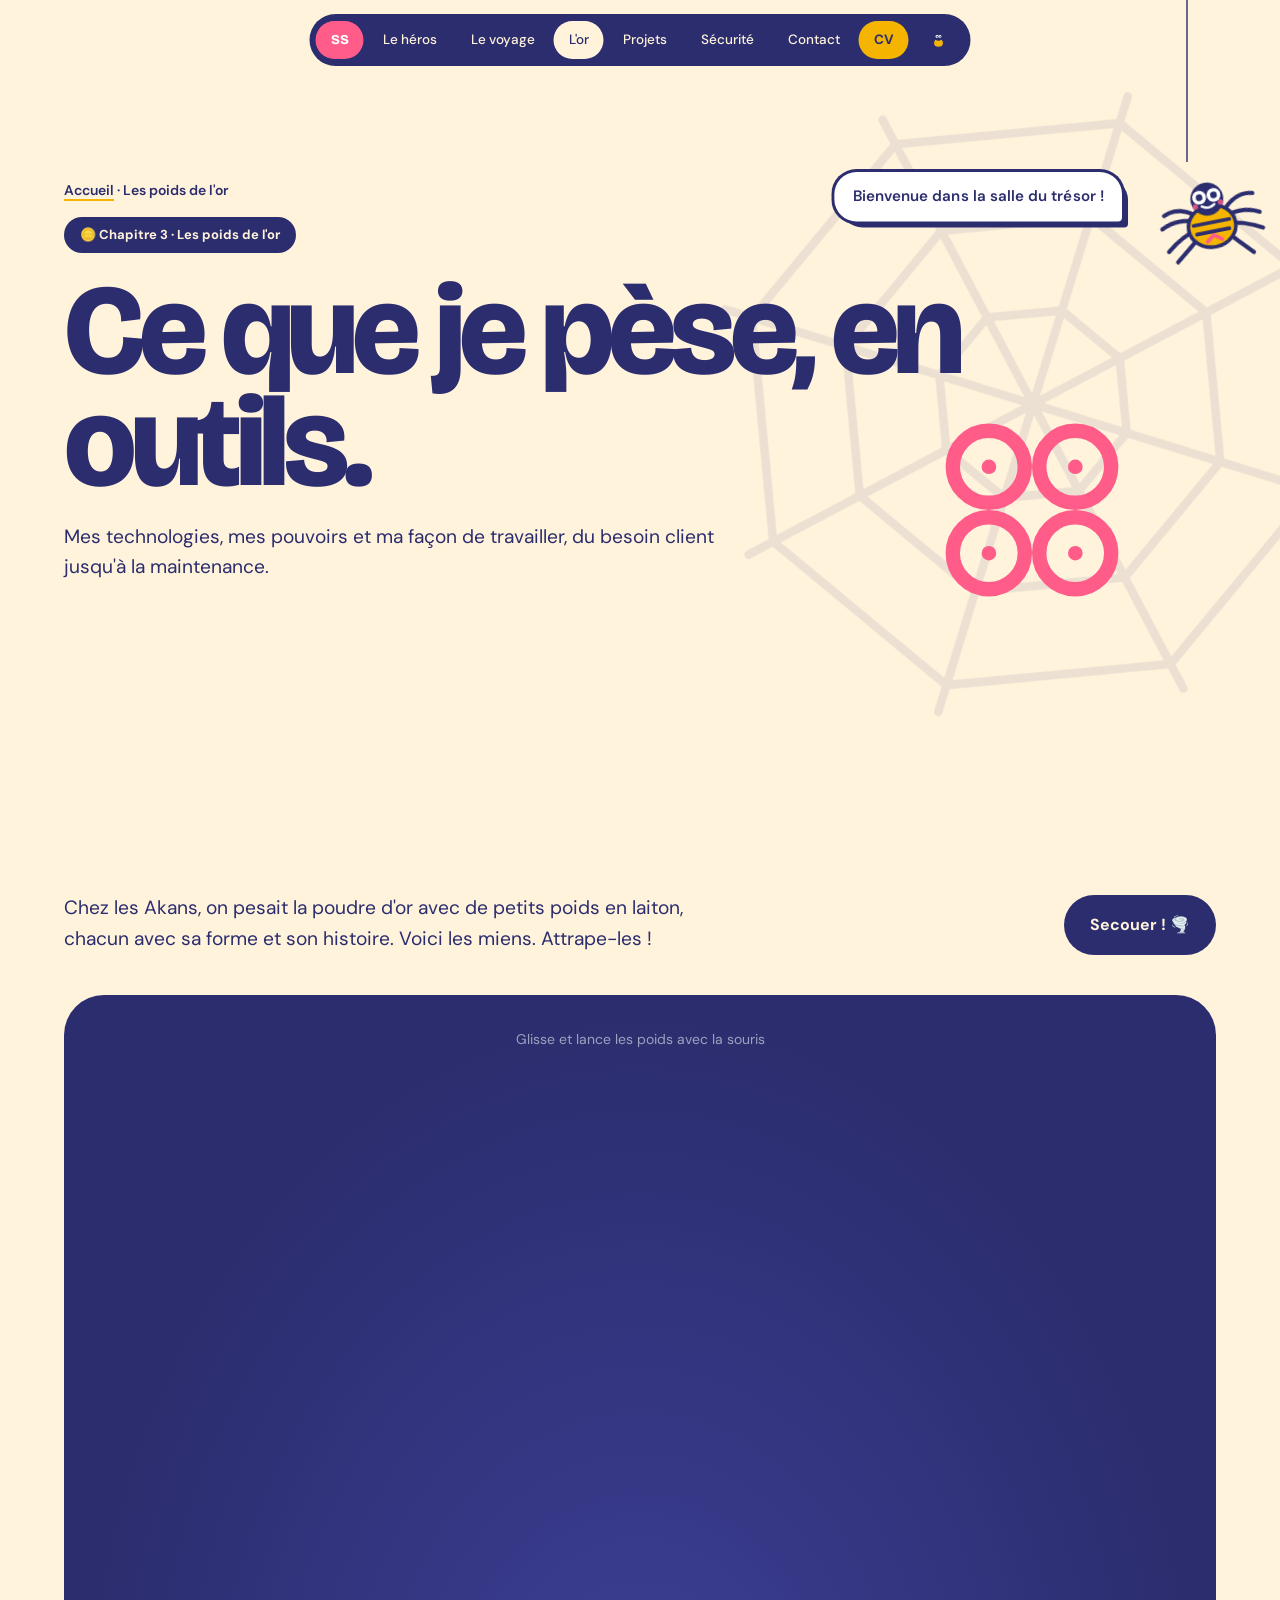
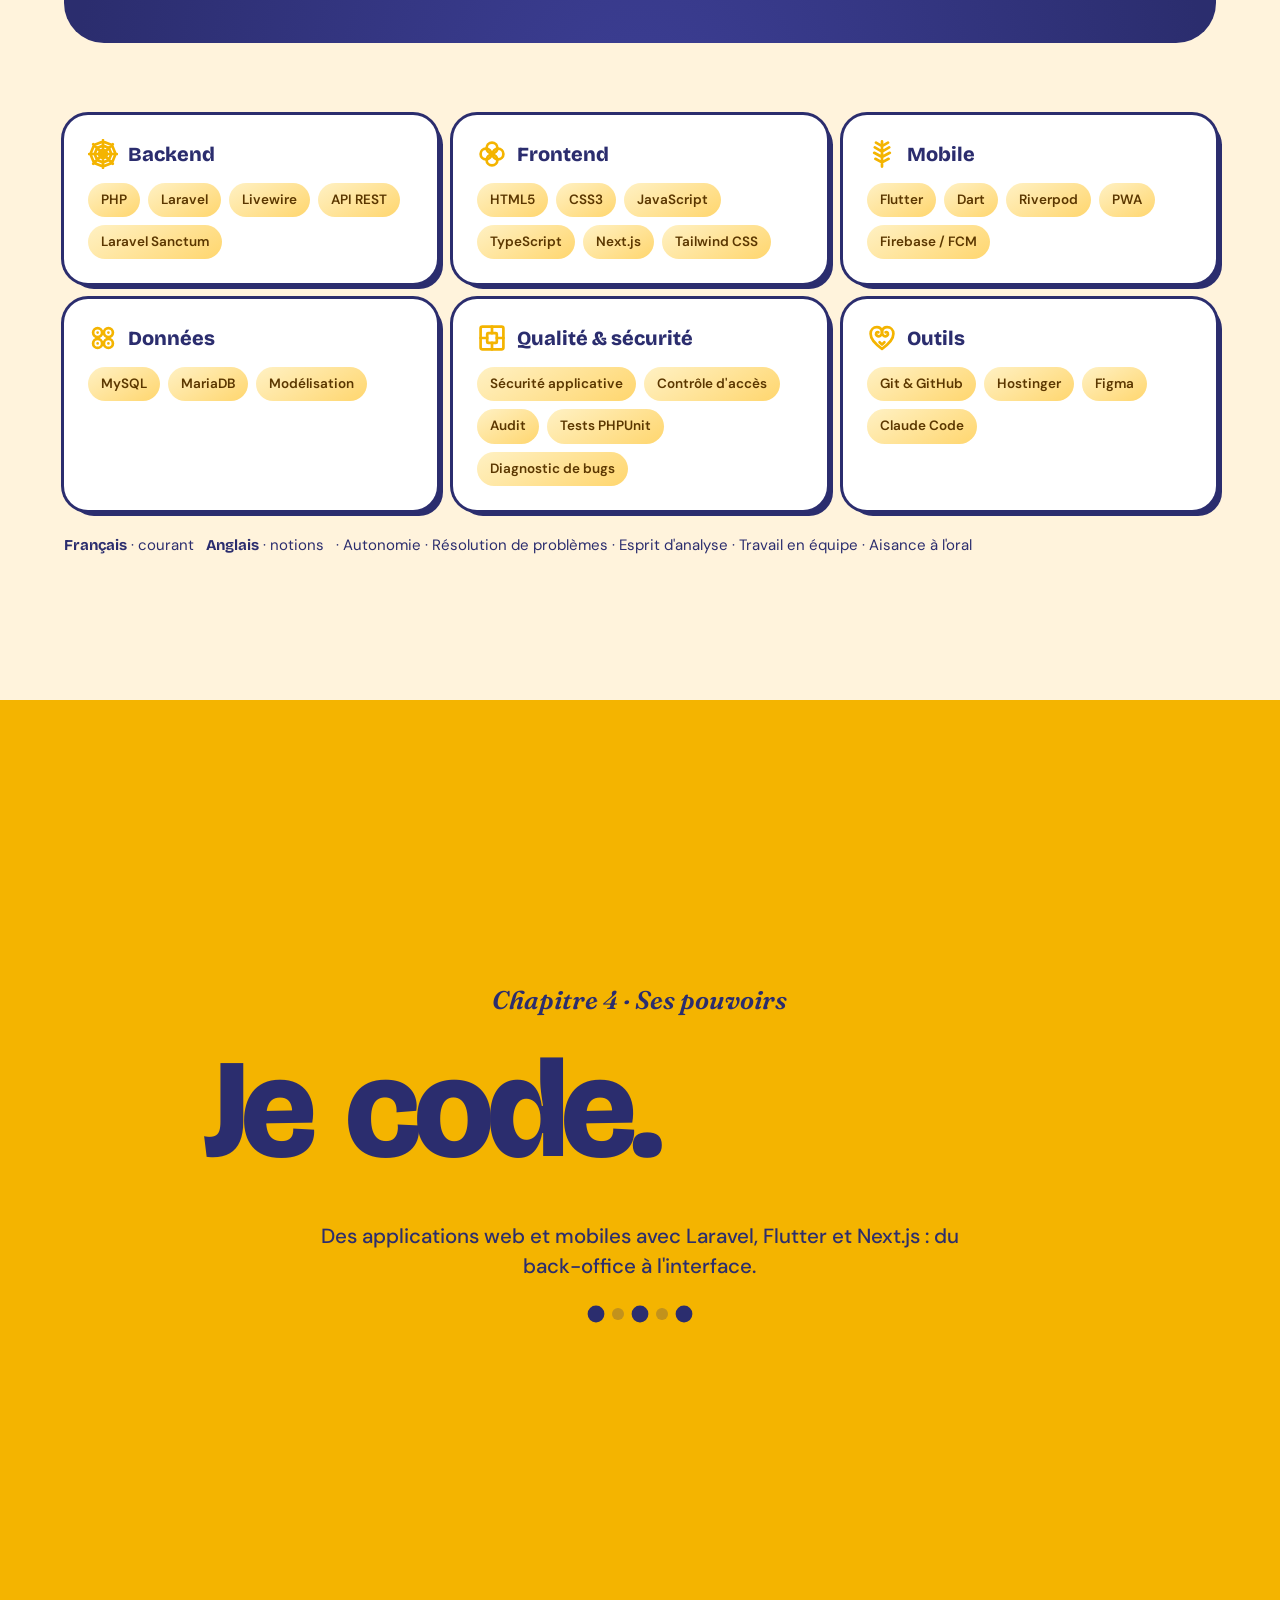
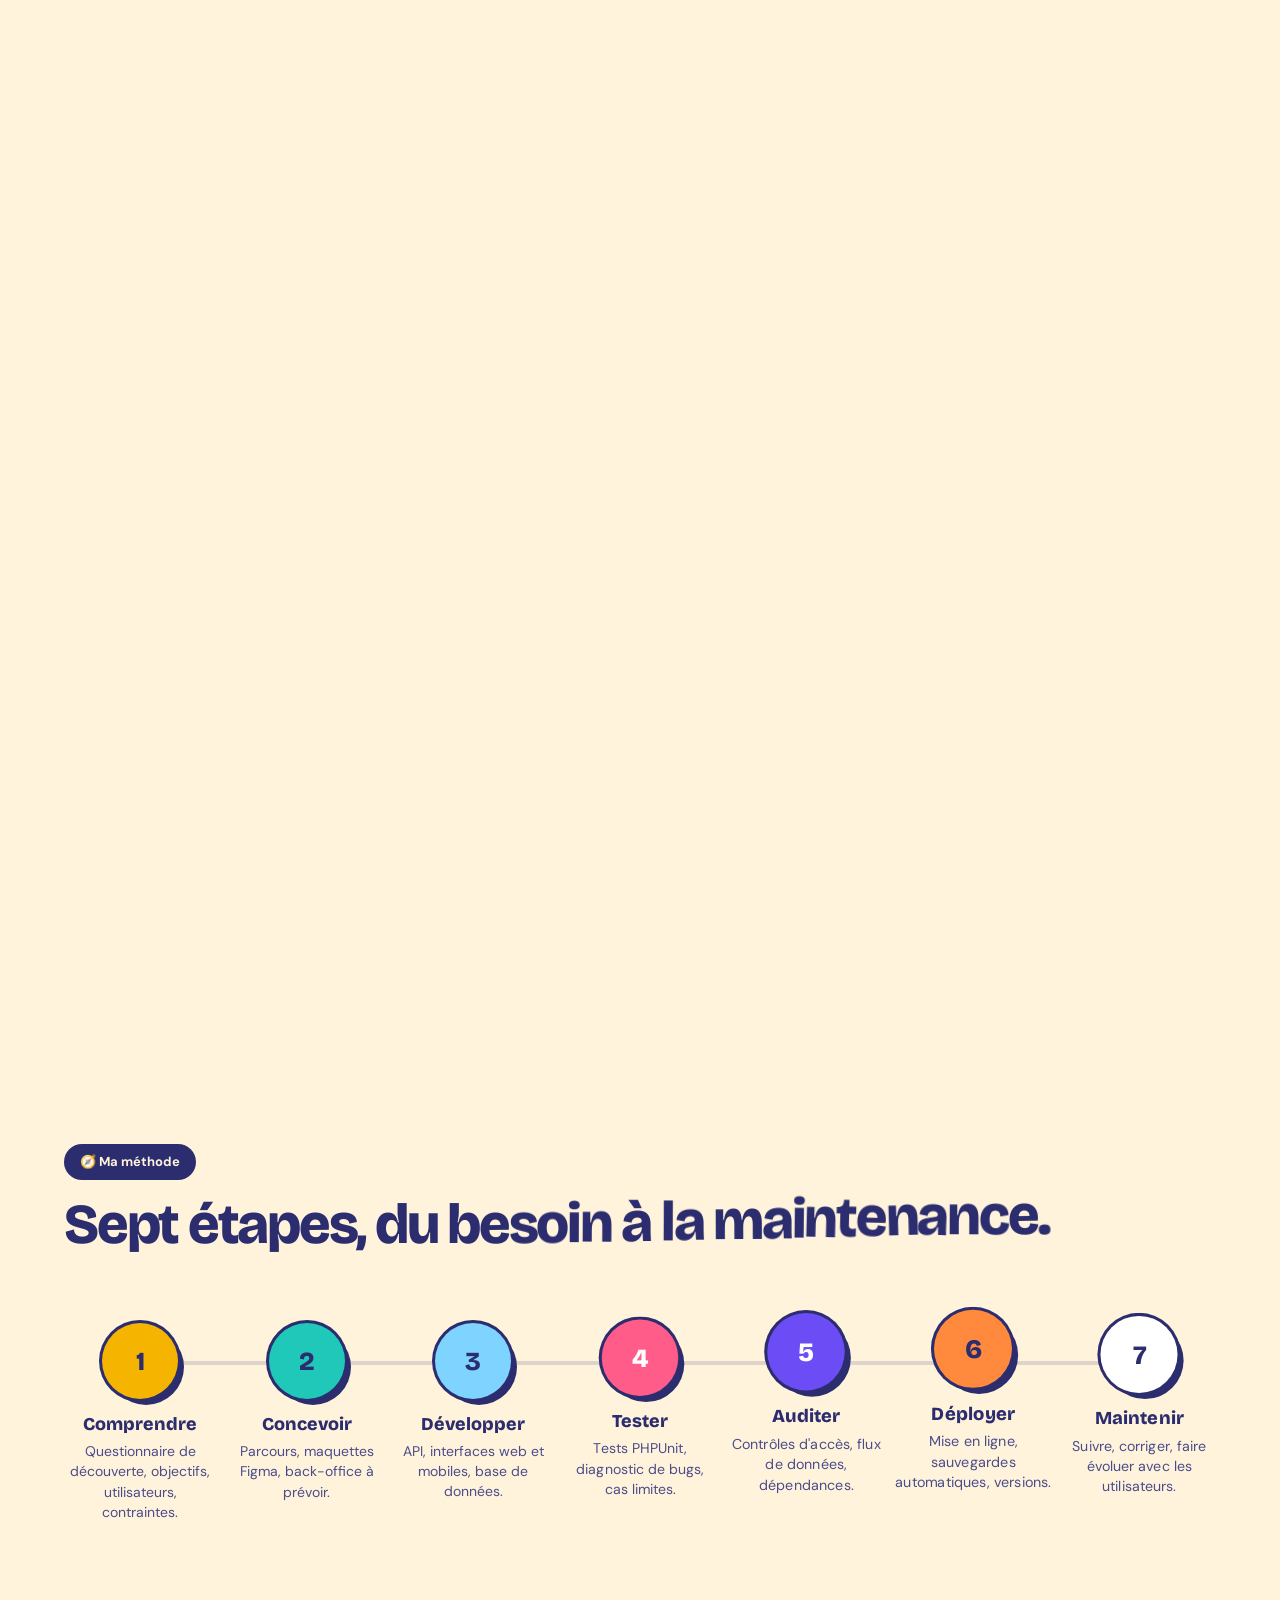
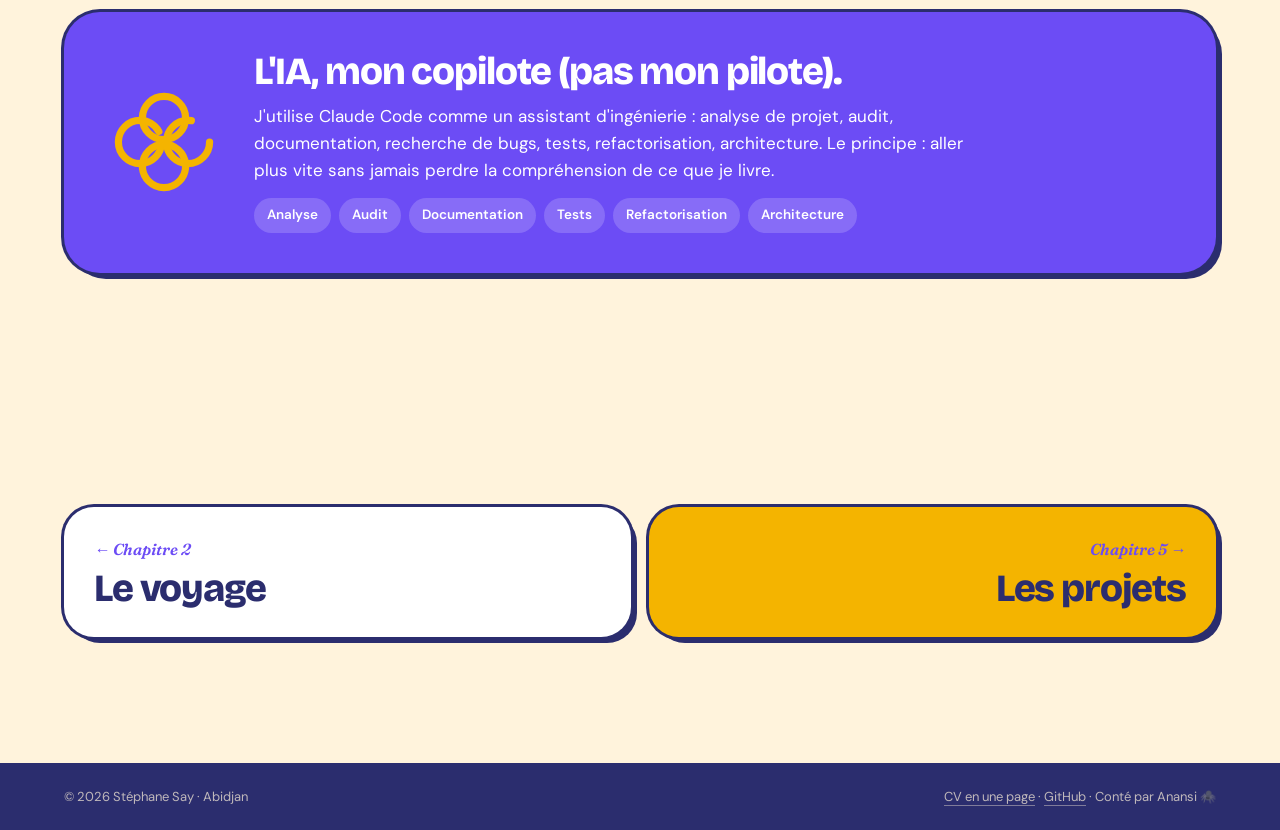
==== commit ad83ded1: "Publication sur GitHub Pages : URL absolues et CV régénéré - og:image, og:url et URL canonique en ad" ====
--- a/competences.html
+++ b/competences.html
@@ -11,8 +11,10 @@
 <meta property="og:locale" content="fr_FR">
 <meta property="og:title" content="Les poids de l'or — compétences de Stéphane Say">
 <meta property="og:description" content="Compétences de Stéphane Say : Laravel, PHP, Livewire, Flutter, Dart, Next.js, TypeScript, MySQL, sécurité applicative, tests PHPUnit, Git, Figma, et sa méthode de travail.">
-<meta property="og:image" content="assets/img/og.png">
+<meta property="og:image" content="https://menofgucci200-tech.github.io/my_motion/assets/img/og.png">
 <meta name="twitter:card" content="summary_large_image">
+<link rel="canonical" href="https://menofgucci200-tech.github.io/my_motion/competences.html">
+<meta property="og:url" content="https://menofgucci200-tech.github.io/my_motion/competences.html">
 <link rel="icon" href="assets/img/favicon.svg" type="image/svg+xml">
 <link rel="preconnect" href="https://fonts.googleapis.com">
 <link rel="preconnect" href="https://fonts.gstatic.com" crossorigin>
